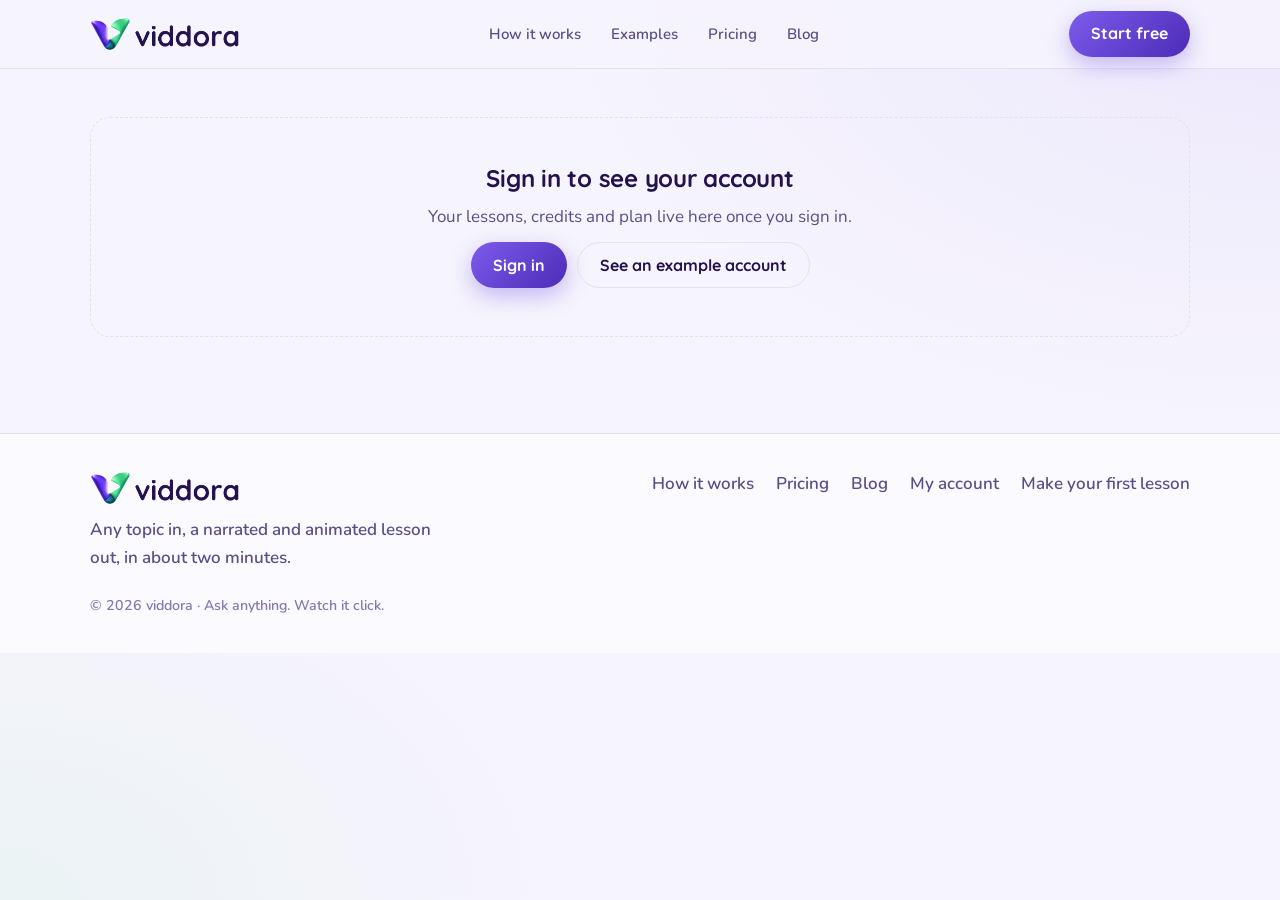
==== account.html @ 89e79191 "Keep the site light on every desktop - color-scheme 'only light' (meta + CSS) so browser auto-dark m" ====
<!doctype html><html lang="en"><head><meta charset="utf-8"><meta name="viewport" content="width=device-width,initial-scale=1,viewport-fit=cover"><title>My viddora account</title><link rel="preconnect" href="https://fonts.googleapis.com"><link rel="preconnect" href="https://fonts.gstatic.com" crossorigin><link rel="stylesheet" href="https://fonts.googleapis.com/css2?family=Quicksand:wght@500;600;700&family=Nunito:wght@400;600;700;800&display=swap"><link rel="stylesheet" href="styles.css?v=202610090807"><meta name="description" content="Ask anything. Watch it click. viddora turns any question into a narrated, animated video lesson in about two minutes."><meta property="og:title" content="viddora"><meta property="og:description" content="Any topic in, a narrated and animated lesson out, in about two minutes."><meta property="og:image" content="/assets/og.png"><meta name="theme-color" content="#F6F4FD"><meta name="color-scheme" content="only light"><link rel="icon" type="image/png" sizes="32x32" href="/assets/favicon-32.png"><link rel="icon" type="image/png" sizes="192x192" href="/assets/favicon-192.png"><link rel="apple-touch-icon" sizes="180x180" href="/assets/favicon-180.png"><link rel="manifest" href="/site.webmanifest"></head><body><a class="skip" href="#main">Skip to content</a><header class="nav"><div class="wrap">
<a class="brand" href="index.html" aria-label="viddora home"><img class="logo-light" src="assets/viddora-logo.png" width="149" height="36" alt=""></a>
<nav class="links" aria-label="Main"><a href="how-it-works.html">How it works</a><a href="index.html#examples">Examples</a><a href="pricing.html">Pricing</a><a href="https://tutor-web-766jxfmqfa-uc.a.run.app/blog">Blog</a></nav>
<div class="nav-cta">
 <a class="btn btn-ghost signin" href="signin.html" data-auth="returning" hidden>Sign in</a>
 <a class="btn btn-primary" href="signup.html" data-auth="new">Start free</a>
 <a class="me" href="account.html" data-auth="in" hidden aria-label="My account"><span class="cr"><span data-credits>0</span>&nbsp;credits</span><span class="avatar" data-initial>?</span></a>
</div></div></header><main id="main"><div class="wrap" id="acct" aria-live="polite"></div>
<div class="modal" id="lessonModal" role="dialog" aria-modal="true" aria-labelledby="mTitle"><div class="box">
 <div class="vid" id="mVid"></div>
 <div class="row-between"><div style="display:flex;flex-direction:column;gap:4px;min-width:0"><h3 id="mTitle">Lesson</h3><span id="mMeta" style="color:var(--sub);font-weight:700;font-size:14.5px"></span></div><button class="btn btn-ghost btn-sm" type="button" id="mClose">Close</button></div>
 <div style="display:flex;gap:8px;flex-wrap:wrap" id="mActions"></div>
</div></div></main><footer><div class="wrap">
<div style="display:flex;flex-direction:column;gap:10px;max-width:360px"><a class="brand" href="index.html" aria-label="viddora home"><img class="logo-light" src="assets/viddora-logo.png" width="149" height="36" alt=""></a><span style="color:var(--sub);font-weight:600">Any topic in, a narrated and animated lesson out, in about two minutes.</span></div>
<nav aria-label="Footer"><a href="how-it-works.html">How it works</a><a href="pricing.html">Pricing</a><a href="https://tutor-web-766jxfmqfa-uc.a.run.app/blog">Blog</a><a href="account.html">My account</a><a href="signup.html">Make your first lesson</a></nav>
<small style="flex-basis:100%">© 2026 viddora · Ask anything. Watch it click.</small></div></footer><script src="site.js?v=202610090807"></script><script src="account.js?v=202610090807"></script></body></html>
---- styles.css ----
/* Layout: a question becomes a lesson — split hero (ask box + live 3D mark), then the lesson story told in order: scenes, depth, ask-back, pipeline, examples. */
:root{
  color-scheme:only light;
  --bg:#F6F4FD; --surface:#FFFFFF; --ink:#24124F; --sub:#5B4E86; --muted:#8478AE;
  --violet:#6A45E0; --violet-ink:#FFFFFF; --mint:#3CC17E; --mint-deep:#1F8A57; --lav:#ECE8FB; --line:#E4DEF7;
  --deep:#24124F; --deep-2:#4B2BB8; --deep-ink:#F3F0FF; --deep-sub:#C3B8EE;
  --glow-a:#DCD3FA; --glow-b:#CDEFDD; --shadow:rgba(36,18,79,.10); --bad-bg:#FBE3E5; --bad-ink:#9D2733;
  --display:'Quicksand','Nunito',ui-rounded,'Segoe UI',system-ui,sans-serif;
  --body:'Nunito','Quicksand',ui-rounded,'Segoe UI',system-ui,sans-serif;
  --r-card:22px; --r-pill:999px; --gutter:clamp(16px,4vw,40px);
}
*,*::before,*::after{box-sizing:border-box}
html{scroll-behavior:smooth}
@media (prefers-reduced-motion:reduce){html{scroll-behavior:auto}*{transition:none!important;animation:none!important}}
body{margin:0;background:var(--bg);color:var(--ink);font-family:var(--body);font-size:17px;line-height:1.6;-webkit-font-smoothing:antialiased;overflow-x:hidden}
a{color:inherit}
button,input{font:inherit;color:inherit}
:focus-visible{outline:3px solid var(--violet);outline-offset:3px;border-radius:8px}
.wrap{max-width:1180px;margin:0 auto;padding-inline:var(--gutter)}
h1,h2,h3{font-family:var(--display);font-weight:700;line-height:1.05;margin:0;text-wrap:balance;letter-spacing:-.01em}
p{margin:0}
.lede{font-size:clamp(17px,1.4vw,19px);color:var(--sub);max-width:58ch}
.kicker{font-family:var(--display);font-weight:700;font-size:14px;color:var(--violet)}
.sr{position:absolute;width:1px;height:1px;overflow:hidden;clip:rect(0 0 0 0);white-space:nowrap}

/* nav */
.nav{position:sticky;top:env(safe-area-inset-top,0px);z-index:30;background:color-mix(in srgb,var(--bg) 86%,transparent);backdrop-filter:blur(12px);border-bottom:1px solid var(--line)}
.nav .wrap{display:flex;align-items:center;justify-content:space-between;gap:16px;min-height:68px}
.brand{display:flex;align-items:center;gap:10px;text-decoration:none;font-family:var(--display);font-weight:700;font-size:26px;letter-spacing:-.01em}
.brand img{width:38px;height:auto;display:block}
.links{display:flex;gap:26px;font-weight:600;font-size:15px}
.links a{text-decoration:none;color:var(--sub)}
.links a:hover{color:var(--ink)}
.nav-cta{display:flex;align-items:center;gap:10px}
.btn{display:inline-flex;align-items:center;justify-content:center;gap:8px;min-height:46px;padding:0 22px;border-radius:var(--r-pill);font-family:var(--display);font-weight:700;font-size:16px;text-decoration:none;border:0;cursor:pointer;white-space:nowrap}
.btn-primary{background:var(--violet);color:var(--violet-ink);box-shadow:0 8px 22px color-mix(in srgb,var(--violet) 35%,transparent)}
.btn-primary:hover{filter:brightness(1.07)}
.btn-ghost{background:transparent;color:var(--ink);border:1.5px solid var(--line)}
.btn-ghost:hover{border-color:var(--violet)}
.btn-mint{background:var(--mint);color:#24124F}
@media (max-width:860px){.links{display:none}}

/* hero */
.hero{position:relative;overflow:hidden}
.glow{position:absolute;border-radius:50%;filter:blur(70px);pointer-events:none}
.hero .glow.a{width:620px;height:620px;right:-120px;top:-160px;background:var(--glow-a)}
.hero .glow.b{width:480px;height:480px;left:-180px;bottom:-200px;background:var(--glow-b)}
.hero .wrap{position:relative;display:grid;grid-template-columns:1.05fr .95fr;gap:40px;align-items:center;padding-block:56px 72px}
.hero h1{font-size:clamp(46px,6.4vw,86px);line-height:.98}
.hero h1 span{display:block}
.hero-copy{display:flex;flex-direction:column;gap:24px;min-width:0}
.ticks{display:flex;flex-wrap:wrap;gap:8px 18px;color:var(--sub);font-weight:600;font-size:15px;list-style:none;padding:0;margin:0}
.ticks li{display:flex;align-items:center;gap:8px}
.ticks li::before{content:"";width:9px;height:9px;border-radius:3px;background:var(--mint);transform:rotate(45deg)}
.stage3d{position:relative;aspect-ratio:1/1;max-width:100%;min-height:280px}
.stage3d canvas{position:absolute;inset:0;width:100%;height:100%;display:block;touch-action:pan-y}
.stage3d .hint{position:absolute;right:8px;bottom:6px;font-size:13px;color:var(--muted);font-weight:600}
@media (max-width:900px){.hero .wrap{grid-template-columns:1fr;padding-block:32px 48px}.stage3d{max-width:520px;width:100%;justify-self:center}}

/* ask box */
.ask{background:var(--surface);border:1px solid var(--line);border-radius:24px;padding:14px;box-shadow:0 18px 40px var(--shadow);display:flex;flex-direction:column;gap:12px}
.ask input{width:100%;border:0;outline:0;background:transparent;font-family:var(--display);font-weight:600;font-size:clamp(20px,2vw,24px);padding:8px 10px;color:var(--ink)}
.ask input::placeholder{color:var(--muted)}
.ask-row{display:flex;flex-wrap:wrap;gap:10px;align-items:center;justify-content:space-between}
.seg{display:inline-flex;background:var(--lav);border-radius:var(--r-pill);padding:4px;gap:2px;flex-wrap:wrap}
.seg button{border:0;background:transparent;border-radius:var(--r-pill);padding:8px 14px;min-height:38px;font-weight:700;font-size:14px;color:var(--sub);cursor:pointer}
.seg button[aria-pressed="true"]{background:var(--surface);color:var(--ink);box-shadow:0 2px 8px var(--shadow)}
.chips{display:flex;flex-wrap:wrap;gap:8px;align-items:center;font-size:14px;color:var(--muted);font-weight:600}
.chip{border:1px solid var(--line);background:var(--surface);border-radius:var(--r-pill);padding:6px 13px;font-weight:600;font-size:14px;color:var(--sub);cursor:pointer;min-height:36px}
.chip:hover{border-color:var(--violet);color:var(--ink)}
.build{display:none;border-top:1px dashed var(--line);padding:12px 10px 4px;gap:10px;flex-direction:column}
.build.on{display:flex}
.bstep{display:grid;grid-template-columns:22px 1fr auto;gap:10px;align-items:center;font-weight:600;font-size:15px;color:var(--muted)}
.bstep .dot{width:18px;height:18px;border-radius:50%;border:2px solid var(--line)}
.bstep.doing{color:var(--ink)}.bstep.doing .dot{border-color:var(--violet);border-top-color:transparent;animation:spin .8s linear infinite}
.bstep.done{color:var(--ink)}.bstep.done .dot{background:var(--mint);border-color:var(--mint)}
.bstep time{font-variant-numeric:tabular-nums;color:var(--muted);font-size:14px}
@keyframes spin{to{transform:rotate(360deg)}}
.ready{display:none;align-items:center;justify-content:space-between;gap:12px;flex-wrap:wrap;background:var(--lav);border-radius:16px;padding:12px 14px;font-weight:700}
.ready.on{display:flex}
.err{color:var(--bad-ink);font-weight:700;font-size:14px;padding:0 10px}

/* sections */
section.block{padding-block:clamp(64px,9vw,112px)}
.head{display:flex;flex-direction:column;gap:14px;margin-bottom:40px;max-width:760px}
.head h2{font-size:clamp(34px,4.4vw,56px)}

/* scenes */
.scenes{display:grid;grid-template-columns:.9fr 1.1fr;gap:28px;align-items:stretch}
.scene-list{display:flex;flex-direction:column;gap:10px;list-style:none;margin:0;padding:0}
.scene-list button{width:100%;text-align:left;display:grid;grid-template-columns:44px 1fr;gap:14px;align-items:start;background:transparent;border:1px solid transparent;border-radius:18px;padding:14px 16px;cursor:pointer;color:var(--sub)}
.scene-list button .n{font-family:var(--display);font-weight:700;font-size:15px;width:36px;height:36px;border-radius:12px;display:grid;place-items:center;background:var(--lav);color:var(--violet);font-variant-numeric:tabular-nums}
.scene-list button strong{display:block;font-family:var(--display);font-size:20px;color:var(--ink);line-height:1.2}
.scene-list button span.d{display:block;font-size:15px;margin-top:4px}
.scene-list button[aria-selected="true"]{background:var(--surface);border-color:var(--line);box-shadow:0 10px 26px var(--shadow)}
.scene-list button[aria-selected="true"] .n{background:var(--violet);color:var(--violet-ink)}
.screen{position:relative;border-radius:var(--r-card);overflow:hidden;background:var(--deep);color:var(--deep-ink);min-height:360px;display:flex;flex-direction:column;box-shadow:0 24px 50px var(--shadow)}
.screen canvas{flex:1;width:100%;min-height:260px;display:block}
.screen .q{position:absolute;left:18px;top:16px;display:flex;gap:8px;align-items:center;flex-wrap:wrap;font-weight:700;font-size:14px}
.pill{display:inline-flex;align-items:center;border-radius:var(--r-pill);padding:4px 12px;font-family:var(--display);font-weight:700;font-size:13px}
.pill.mint{background:var(--mint);color:#24124F}
.pill.ghost{background:rgba(255,255,255,.1);color:var(--deep-ink)}
.screen .cap{margin:0 18px 14px;background:rgba(10,4,30,.6);border-radius:12px;padding:10px 14px;font-size:16px;font-weight:600;line-height:1.45}
.screen .bar{display:flex;align-items:center;gap:12px;padding:0 18px 16px;font-size:13px;color:var(--deep-sub);font-variant-numeric:tabular-nums}
.track{flex:1;height:5px;border-radius:5px;background:rgba(255,255,255,.14);overflow:hidden}
.track i{display:block;height:100%;width:25%;background:var(--mint);border-radius:5px;transition:width .5s}
@media (max-width:900px){.scenes{grid-template-columns:1fr}}

/* depth */
.depths{display:grid;grid-template-columns:repeat(3,minmax(0,1fr));gap:18px}
.depth{background:var(--surface);border:1px solid var(--line);border-radius:var(--r-card);padding:26px;display:flex;flex-direction:column;gap:14px}
.depth .meter{display:flex;gap:5px}
.depth .meter i{width:26px;height:8px;border-radius:4px;background:var(--lav)}
.depth .meter i.on{background:var(--violet)}
.depth h3{font-size:28px}
.depth .lvl{font-weight:700;color:var(--mint-deep);font-size:14px}
.depth p{color:var(--sub)}
.depth blockquote{margin:auto 0 0;padding:14px 16px;border-radius:14px;background:var(--lav);font-family:var(--display);font-weight:600;font-size:17px;line-height:1.4;color:var(--ink)}
@media (max-width:900px){.depths{grid-template-columns:1fr}}

/* lost */
.lost{background:var(--deep);color:var(--deep-ink);border-radius:32px;padding:clamp(28px,5vw,56px);display:grid;grid-template-columns:1fr 1.05fr;gap:40px;align-items:center;position:relative;overflow:hidden}
.lost .glow{width:420px;height:420px;right:-120px;top:-140px;background:var(--deep-2);opacity:.9}
.lost h2{font-size:clamp(32px,4vw,50px)}
.lost .lede{color:var(--deep-sub)}
.lost ol{list-style:none;margin:8px 0 0;padding:0;display:flex;flex-direction:column;gap:12px;counter-reset:s}
.lost ol li{display:grid;grid-template-columns:34px 1fr;gap:12px;align-items:start;font-weight:600}
.lost ol li::before{counter-increment:s;content:counter(s);width:30px;height:30px;border-radius:10px;display:grid;place-items:center;background:var(--mint);color:#24124F;font-family:var(--display);font-weight:700}
.player{position:relative;background:#0A0420;border-radius:20px;overflow:hidden;border:1px solid rgba(255,255,255,.08)}
.player svg{display:block;width:100%;height:auto}
.player .pbar{display:flex;align-items:center;gap:10px;padding:12px 16px;font-size:13px;color:var(--deep-sub);font-variant-numeric:tabular-nums;flex-wrap:wrap}
.lostbtn{background:var(--mint);color:#24124F;border:0;border-radius:var(--r-pill);font-family:var(--display);font-weight:700;padding:8px 14px;cursor:pointer;min-height:38px}
.answer{display:none;margin:0 16px 16px;background:rgba(255,255,255,.06);border:1px solid rgba(255,255,255,.12);border-radius:16px;padding:14px;flex-direction:column;gap:10px}
.answer.on{display:flex}
.answer .opts{display:flex;flex-wrap:wrap;gap:8px}
.answer .opts button{background:transparent;border:1px solid rgba(255,255,255,.22);color:var(--deep-ink);border-radius:var(--r-pill);padding:6px 12px;font-weight:700;font-size:13px;cursor:pointer;min-height:34px}
.answer .opts button[aria-pressed="true"]{background:var(--deep-ink);color:var(--deep)}
.answer p{font-size:15px}
.answer small{color:var(--deep-sub);font-size:13px}
.lost figcaption{font-size:13px;color:var(--deep-sub);padding:0 16px 14px}
@media (max-width:900px){.lost{grid-template-columns:1fr}}

/* pipeline */
.pipe{background:var(--surface);border:1px solid var(--line);border-radius:var(--r-card);padding:clamp(20px,3vw,32px)}
.pipe-bar{display:flex;height:16px;border-radius:8px;overflow:hidden;gap:3px;margin:6px 0 26px}
.pipe-bar i{display:block;height:100%}
.pipe-steps{display:grid;grid-template-columns:repeat(4,minmax(0,1fr));gap:22px}
.pstep{display:flex;flex-direction:column;gap:8px;min-width:0}
.pstep .t{display:flex;align-items:center;gap:8px;font-variant-numeric:tabular-nums;font-weight:800;font-size:14px;color:var(--sub)}
.pstep .t i{width:12px;height:12px;border-radius:4px}
.pstep h3{font-size:22px}
.pstep p{color:var(--sub);font-size:15.5px}
.pipe-total{display:flex;justify-content:space-between;flex-wrap:wrap;gap:8px;font-weight:700;color:var(--sub);font-size:14px;font-variant-numeric:tabular-nums}
@media (max-width:900px){.pipe-steps{grid-template-columns:repeat(2,minmax(0,1fr))}}
@media (max-width:520px){.pipe-steps{grid-template-columns:1fr}}

/* examples */
.grid4{display:grid;grid-template-columns:repeat(4,minmax(0,1fr));gap:18px}
.ex{display:flex;flex-direction:column;gap:12px;text-decoration:none;min-width:0}
.thumb{aspect-ratio:16/10;max-width:100%;border-radius:18px;overflow:hidden;background:var(--deep);position:relative;transition:transform .25s}
.ex:hover .thumb{transform:translateY(-4px)}
.thumb svg{position:absolute;inset:0;width:100%;height:100%}
.thumb .pill{position:absolute;left:12px;top:12px}
.ex h3{font-size:19px;line-height:1.2}
.ex p{color:var(--sub);font-size:15px}
@media (max-width:1000px){.grid4{grid-template-columns:repeat(2,minmax(0,1fr))}}
@media (max-width:520px){.grid4{grid-template-columns:1fr}}

/* audience */
.who{display:grid;grid-template-columns:repeat(4,minmax(0,1fr));gap:0;border-top:1px solid var(--line)}
.who div{padding:24px 22px 0 0;display:flex;flex-direction:column;gap:8px}
.who h3{font-size:22px}
.who p{color:var(--sub);font-size:15.5px}
.who .ic{width:40px;height:40px;border-radius:14px;background:var(--lav);display:grid;place-items:center;color:var(--violet)}
@media (max-width:900px){.who{grid-template-columns:repeat(2,minmax(0,1fr));gap:0 18px}}
@media (max-width:520px){.who{grid-template-columns:1fr}}

/* pricing */
.plans{display:grid;grid-template-columns:repeat(3,minmax(0,1fr));gap:18px}
.plan{background:var(--surface);border:1px solid var(--line);border-radius:var(--r-card);padding:26px;display:flex;flex-direction:column;gap:12px}
.plan.hl{background:var(--deep);color:var(--deep-ink);border-color:transparent}
.plan .name{font-family:var(--display);font-weight:700;font-size:18px}
.plan .price{font-family:var(--display);font-weight:700;font-size:52px;line-height:1;font-variant-numeric:tabular-nums}
.plan .price small{font-size:16px;font-weight:600;color:var(--sub)}
.plan.hl .price small,.plan.hl li{color:var(--deep-sub)}
.plan ul{list-style:none;padding:0;margin:4px 0 8px;display:flex;flex-direction:column;gap:8px;color:var(--sub);font-size:15.5px}
.plan li{display:flex;gap:10px}
.plan li::before{content:"";flex:none;width:8px;height:8px;margin-top:9px;border-radius:2px;background:var(--mint);transform:rotate(45deg)}
.plan .btn{margin-top:auto}
.plan-note{margin-top:18px;color:var(--sub);font-size:15px}
@media (max-width:900px){.plans{grid-template-columns:1fr}}

/* faq */
.faq{display:grid;grid-template-columns:.8fr 1.2fr;gap:40px;align-items:start}
.faq details{border-bottom:1px solid var(--line);padding:18px 0}
.faq summary{cursor:pointer;list-style:none;display:flex;justify-content:space-between;gap:16px;font-family:var(--display);font-weight:700;font-size:20px}
.faq summary::-webkit-details-marker{display:none}
.faq summary::after{content:"+";color:var(--violet);font-size:24px;line-height:1}
.faq details[open] summary::after{content:"–"}
.faq details p{margin-top:10px;color:var(--sub);max-width:62ch}
@media (max-width:900px){.faq{grid-template-columns:1fr;gap:10px}}

/* blog + cta */
.post{display:grid;grid-template-columns:1fr 1.2fr;gap:0;background:var(--surface);border:1px solid var(--line);border-radius:var(--r-card);overflow:hidden;text-decoration:none}
.post .thumb{border-radius:0;aspect-ratio:auto;min-height:220px}
.post .txt{padding:28px;display:flex;flex-direction:column;gap:12px;justify-content:center}
.post h3{font-size:28px}
.post p{color:var(--sub)}
.post small{color:var(--muted);font-weight:700}
@media (max-width:800px){.post{grid-template-columns:1fr}}
.cta{position:relative;overflow:hidden;border-radius:32px;background:var(--surface);border:1px solid var(--line);display:grid;grid-template-columns:1.2fr .8fr;align-items:center;gap:20px;padding:clamp(28px,5vw,56px)}
.cta .glow.a{width:420px;height:420px;right:-100px;top:-120px;background:var(--glow-a)}
.cta .glow.b{width:360px;height:360px;left:-120px;bottom:-160px;background:var(--glow-b)}
.cta .glow{z-index:0}.cta > :not(.glow){position:relative;z-index:1}
.cta h2{font-size:clamp(32px,4.2vw,52px)}
.cta-copy{display:flex;flex-direction:column;gap:20px;min-width:0}
.cta .stage3d{aspect-ratio:1/1;min-height:220px}
@media (max-width:900px){.cta{grid-template-columns:1fr}.cta .stage3d{max-width:360px;width:100%;justify-self:center;order:-1}}

footer{border-top:1px solid var(--line);margin-top:clamp(64px,8vw,96px)}
footer .wrap{display:flex;justify-content:space-between;gap:24px;flex-wrap:wrap;padding-block:36px}
footer nav{display:flex;gap:22px;flex-wrap:wrap;font-weight:600;color:var(--sub)}
footer nav a{text-decoration:none}
footer small{color:var(--muted);font-weight:600}

[hidden]{display:none!important}

/* ---------- shared additions ---------- */
.links a[aria-current="page"]{color:var(--ink);box-shadow:inset 0 -2px 0 var(--violet)}
.me{display:flex;align-items:center;gap:10px;text-decoration:none;font-weight:700;font-size:15px}
.me .cr{display:inline-flex;align-items:center;gap:6px;background:var(--lav);border-radius:var(--r-pill);padding:6px 12px;font-variant-numeric:tabular-nums;color:var(--ink)}
.me .cr::before{content:"";width:8px;height:8px;border-radius:50%;background:var(--mint)}
.avatar{width:40px;height:40px;border-radius:50%;background:var(--violet);color:var(--violet-ink);display:grid;place-items:center;font-family:var(--display);font-weight:700;font-size:16px;flex:none}
.page-hero{position:relative;overflow:hidden}
.page-hero .wrap{position:relative;padding-block:56px 40px;display:flex;flex-direction:column;gap:16px;max-width:980px;margin-inline:auto}
.page-hero h1{font-size:clamp(40px,5.6vw,72px);line-height:1}
.page-hero .glow.a{width:520px;height:520px;right:-140px;top:-200px;background:var(--glow-a)}
.page-hero .glow.b{width:380px;height:380px;left:-160px;bottom:-220px;background:var(--glow-b)}
.center{text-align:center;align-items:center}
.center .lede{margin-inline:auto}
.teaser{display:flex;justify-content:space-between;align-items:center;gap:20px;flex-wrap:wrap;background:var(--surface);border:1px solid var(--line);border-radius:var(--r-card);padding:24px 28px}
.teaser h3{font-size:24px}
.teaser p{color:var(--sub)}

/* ---------- pricing page ---------- */
.aud{display:inline-flex;background:var(--lav);border-radius:var(--r-pill);padding:5px;gap:4px;margin:8px auto 0}
.aud button{border:0;background:transparent;border-radius:var(--r-pill);padding:10px 18px;min-height:44px;font-family:var(--display);font-weight:700;font-size:15px;color:var(--sub);cursor:pointer}
.aud button[aria-pressed="true"]{background:var(--surface);color:var(--ink);box-shadow:0 2px 10px var(--shadow)}
.plans4{display:grid;grid-template-columns:repeat(4,minmax(0,1fr));gap:16px}
.plans4 .plan .price{font-size:44px}
.plan .per{font-weight:700;color:var(--ink)}
.plan.hl .per{color:var(--deep-ink)}
.plan .tag{align-self:flex-start;background:var(--mint);color:#24124F;border-radius:var(--r-pill);padding:3px 10px;font-family:var(--display);font-weight:700;font-size:12px}
@media (max-width:1060px){.plans4{grid-template-columns:repeat(2,minmax(0,1fr))}}
@media (max-width:620px){.plans4{grid-template-columns:1fr}}
.enterprise{margin-top:16px;display:flex;justify-content:space-between;align-items:center;gap:16px;flex-wrap:wrap;background:var(--deep);color:var(--deep-ink);border-radius:var(--r-card);padding:24px 28px}
.enterprise p{color:var(--deep-sub)}
.calc{display:grid;grid-template-columns:1fr 1fr;gap:28px;align-items:center}
.calc-table{width:100%;border-collapse:collapse;font-variant-numeric:tabular-nums}
.calc-table th,.calc-table td{text-align:left;padding:12px 10px;border-bottom:1px solid var(--line)}
.calc-table th{font-family:var(--display);font-size:14px;color:var(--sub)}
.calc-table td:last-child,.calc-table th:last-child{text-align:right}
.addons{display:grid;grid-template-columns:repeat(3,minmax(0,1fr));gap:16px}
.addon{background:var(--surface);border:1px solid var(--line);border-radius:var(--r-card);padding:22px;display:flex;flex-direction:column;gap:6px}
.addon b{font-family:var(--display);font-size:22px}
.addon p{color:var(--sub);font-size:15.5px}
@media (max-width:900px){.calc{grid-template-columns:1fr}.addons{grid-template-columns:1fr}}
.tablewrap{overflow-x:auto;background:var(--surface);border:1px solid var(--line);border-radius:var(--r-card);padding:6px 18px}

/* ---------- auth pages ---------- */
.auth{display:grid;grid-template-columns:minmax(0,1fr) minmax(0,1fr);min-height:calc(100vh - 69px)}
.auth-form{display:flex;align-items:center;justify-content:center;padding-block:48px}
.auth-card{width:100%;max-width:440px;display:flex;flex-direction:column;gap:22px}
.auth-card h1{font-size:clamp(34px,3.6vw,46px)}
.auth-card .lede{font-size:17px}
.auth-art{position:relative;overflow:hidden;background:var(--deep);color:var(--deep-ink);display:flex;flex-direction:column;justify-content:flex-end;padding:40px}
.auth-art .glow{width:520px;height:520px;right:-160px;top:-160px;background:var(--deep-2);opacity:.9}
.auth-art .stage3d{position:absolute;inset:0;aspect-ratio:auto;min-height:0}
.auth-art blockquote{position:relative;margin:0;max-width:420px;font-family:var(--display);font-weight:700;font-size:24px;line-height:1.3}
.auth-art cite{display:block;margin-top:10px;font-style:normal;font-family:var(--body);font-weight:600;font-size:15px;color:var(--deep-sub)}
@media (max-width:900px){.auth{grid-template-columns:1fr}.auth-art{min-height:280px;order:-1;padding:24px}.auth-art .stage3d{left:42%}.auth-art blockquote{font-size:18px;max-width:58%}}
form.stack{display:flex;flex-direction:column;gap:16px}
.field{display:flex;flex-direction:column;gap:6px}
.field label,.legend{font-weight:800;font-size:15px}
.field input[type=text],.field input[type=email],.field input[type=password],.field input[type=search]{width:100%;min-height:50px;border:1.5px solid var(--line);background:var(--surface);border-radius:14px;padding:0 14px;font-size:16px;color:var(--ink)}
.field input:focus{outline:none;border-color:var(--violet);box-shadow:0 0 0 4px color-mix(in srgb,var(--violet) 18%,transparent)}
.field .hint{font-size:13.5px;color:var(--muted);font-weight:600}
.field .ferr{font-size:13.5px;color:var(--bad-ink);font-weight:700}
.field[data-invalid] input{border-color:var(--bad-ink)}
.pw{position:relative}
.pw button{position:absolute;right:6px;top:50%;transform:translateY(-50%);border:0;background:transparent;color:var(--violet);font-weight:800;font-size:14px;cursor:pointer;min-height:40px;padding:0 10px}
.row-between{display:flex;justify-content:space-between;align-items:center;gap:12px;flex-wrap:wrap;font-size:15px;font-weight:600}
.row-between a,.muted-link{color:var(--violet);font-weight:800;text-decoration:none}
.check{display:flex;gap:10px;align-items:flex-start;font-size:15px;color:var(--sub);font-weight:600}
.check input{width:20px;height:20px;accent-color:var(--violet);margin-top:2px;flex:none}
.or{display:flex;align-items:center;gap:12px;color:var(--muted);font-weight:700;font-size:14px}
.or::before,.or::after{content:"";flex:1;height:1px;background:var(--line)}
.btn-block{width:100%}
.btn-social{background:var(--surface);color:var(--ink);border:1.5px solid var(--line)}
.planpick{display:grid;grid-template-columns:repeat(3,minmax(0,1fr));gap:10px;border:0;padding:0;margin:0}
.planpick label{position:relative;display:flex;flex-direction:column;gap:2px;border:1.5px solid var(--line);background:var(--surface);border-radius:16px;padding:12px;cursor:pointer;font-size:14px;color:var(--sub);font-weight:600}
.planpick label b{font-family:var(--display);font-size:16px;color:var(--ink)}
.planpick label strong{font-family:var(--display);font-size:20px;color:var(--ink)}
.planpick input{position:absolute;opacity:0;pointer-events:none}
.planpick label:has(input:checked){border-color:var(--violet);box-shadow:0 0 0 3px color-mix(in srgb,var(--violet) 22%,transparent)}
.planpick label:has(input:focus-visible){outline:3px solid var(--violet);outline-offset:2px}
@media (max-width:480px){.planpick{grid-template-columns:1fr}}
.notice{border-radius:14px;padding:12px 14px;font-weight:700;font-size:14.5px;background:var(--lav)}

/* ---------- account ---------- */
.acct-head{display:flex;justify-content:space-between;align-items:flex-end;gap:16px;flex-wrap:wrap;padding-block:40px 24px}
.acct-head h1{font-size:clamp(34px,4.2vw,52px)}
.acct-head p{color:var(--sub);font-weight:600}
.stats{display:grid;grid-template-columns:1.1fr 1fr 1.1fr;gap:16px}
.stat{background:var(--surface);border:1px solid var(--line);border-radius:var(--r-card);padding:22px;display:flex;flex-direction:column;gap:12px;min-width:0}
.stat h2{font-family:var(--display);font-size:15px;color:var(--sub);font-weight:700}
.stat .big{font-family:var(--display);font-weight:700;font-size:46px;line-height:1;font-variant-numeric:tabular-nums}
.stat .big small{font-size:18px;color:var(--sub);font-weight:600}
.stat .meta{color:var(--sub);font-size:14.5px;font-weight:600}
.gauge{display:flex;align-items:center;gap:18px}
.gauge svg{flex:none}
.split{display:flex;height:12px;border-radius:6px;overflow:hidden;background:var(--lav);gap:2px}
.split i{display:block;height:100%}
.legend-row{display:flex;flex-wrap:wrap;gap:6px 14px;font-size:13.5px;font-weight:700;color:var(--sub);font-variant-numeric:tabular-nums}
.legend-row span{display:inline-flex;align-items:center;gap:6px}
.legend-row span i{width:10px;height:10px;border-radius:3px;display:inline-block}
.stat.plan-stat{background:var(--deep);color:var(--deep-ink);border-color:transparent}
.stat.plan-stat h2,.stat.plan-stat .meta{color:var(--deep-sub)}
.stat.plan-stat .big small{color:var(--deep-sub)}
.stat .actions{display:flex;gap:8px;flex-wrap:wrap;margin-top:auto}
.btn-sm{min-height:40px;padding:0 16px;font-size:14.5px}
.btn-light{background:var(--deep-ink);color:var(--deep)}
.btn-outline-light{background:transparent;color:var(--deep-ink);border:1.5px solid rgba(255,255,255,.28)}
@media (max-width:980px){.stats{grid-template-columns:1fr}}
.tabs{display:flex;gap:4px;border-bottom:1px solid var(--line);margin-top:36px;overflow-x:auto;scrollbar-width:none}
.tabs button{border:0;background:transparent;padding:14px 16px;min-height:48px;font-family:var(--display);font-weight:700;font-size:16px;color:var(--sub);cursor:pointer;white-space:nowrap;border-bottom:3px solid transparent;margin-bottom:-1px}
.tabs button[aria-selected="true"]{color:var(--ink);border-bottom-color:var(--violet)}
.tabs button .count{display:inline-block;margin-left:6px;background:var(--lav);border-radius:var(--r-pill);padding:1px 8px;font-size:13px;font-variant-numeric:tabular-nums}
.panel{padding-block:24px 8px}
.toolbar{display:flex;justify-content:space-between;align-items:center;gap:12px;flex-wrap:wrap;margin-bottom:18px}
.toolbar .field{flex:1 1 260px;max-width:380px}
.lgrid{display:grid;grid-template-columns:repeat(3,minmax(0,1fr));gap:18px}
@media (max-width:1000px){.lgrid{grid-template-columns:repeat(2,minmax(0,1fr))}}
@media (max-width:560px){.lgrid{grid-template-columns:1fr}}
.lcard{display:flex;flex-direction:column;gap:10px;background:var(--surface);border:1px solid var(--line);border-radius:var(--r-card);padding:10px 10px 16px;text-align:left;cursor:pointer;color:var(--ink);min-width:0}
.lcard:hover{border-color:var(--violet)}
.lcard .thumb{border-radius:14px;aspect-ratio:16/9}
.lcard .thumb .len{position:absolute;right:10px;bottom:10px;background:rgba(10,4,30,.75);color:#fff;border-radius:8px;padding:2px 8px;font-size:12.5px;font-weight:800;font-variant-numeric:tabular-nums}
.lcard .thumb .state{position:absolute;left:10px;bottom:10px}
.lcard h3{font-size:18px;line-height:1.25;padding-inline:6px}
.lcard .info{display:flex;gap:8px;align-items:center;flex-wrap:wrap;padding-inline:6px;font-size:13.5px;font-weight:700;color:var(--muted);font-variant-numeric:tabular-nums}
.dtag{display:inline-flex;border-radius:var(--r-pill);padding:2px 10px;font-family:var(--display);font-weight:700;font-size:12.5px;background:var(--lav);color:var(--violet)}
.badge{display:inline-flex;border-radius:var(--r-pill);padding:3px 10px;font-family:var(--display);font-weight:700;font-size:12px}
.badge.ok{background:var(--mint);color:#24124F}
.badge.fail{background:var(--bad-bg);color:var(--bad-ink)}
.badge.clip{background:var(--violet);color:var(--violet-ink)}
.empty{text-align:center;padding:48px 16px;border:1.5px dashed var(--line);border-radius:var(--r-card);display:flex;flex-direction:column;align-items:center;gap:12px}
.empty h3{font-size:24px}
.empty p{color:var(--sub);max-width:46ch}
table.hist{width:100%;border-collapse:collapse;font-variant-numeric:tabular-nums;min-width:560px}
table.hist th,table.hist td{text-align:left;padding:14px 10px;border-bottom:1px solid var(--line);font-size:15.5px}
table.hist th{font-family:var(--display);font-size:14px;color:var(--sub)}
table.hist td.num,table.hist th.num{text-align:right}
.plus{color:var(--mint-deep);font-weight:800}.minus{color:var(--ink);font-weight:800}.zero{color:var(--muted);font-weight:800}
.billing{display:grid;grid-template-columns:1.1fr .9fr;gap:18px;align-items:start}
@media (max-width:900px){.billing{grid-template-columns:1fr}}
.card{background:var(--surface);border:1px solid var(--line);border-radius:var(--r-card);padding:24px;display:flex;flex-direction:column;gap:14px}
.card h3{font-size:22px}
.kv{display:grid;grid-template-columns:auto 1fr;gap:8px 18px;font-size:15.5px}
.kv dt{color:var(--sub);font-weight:700}
.kv dd{margin:0;font-weight:700;font-variant-numeric:tabular-nums}
.switch-opts{display:flex;flex-direction:column;gap:10px}
.opt{display:flex;justify-content:space-between;align-items:center;gap:12px;flex-wrap:wrap;border:1px solid var(--line);border-radius:16px;padding:14px 16px}
.opt b{font-family:var(--display)}
.opt p{color:var(--sub);font-size:14.5px}
.confirm{display:none;border-radius:16px;background:var(--bad-bg);color:var(--bad-ink);padding:14px 16px;gap:10px;flex-direction:column}
.confirm.on{display:flex}
.modal{position:fixed;inset:0;z-index:60;background:rgba(12,6,31,.62);display:none;align-items:center;justify-content:center;padding:16px}
.modal.on{display:flex}
.modal .box{width:min(860px,100%);max-height:calc(100vh - 32px);overflow:auto;background:var(--surface);border-radius:24px;padding:16px;display:flex;flex-direction:column;gap:14px}
.modal .vid{position:relative;border-radius:16px;overflow:hidden;background:var(--deep);aspect-ratio:16/9}
.modal .vid svg{position:absolute;inset:0;width:100%;height:100%}
.modal .vid .playbig{position:absolute;left:50%;top:50%;transform:translate(-50%,-50%);width:72px;height:72px;border-radius:50%;border:0;background:rgba(255,255,255,.92);display:grid;place-items:center;cursor:pointer}
.modal .row-between h3{font-size:24px}
.toast{position:fixed;left:50%;bottom:calc(20px + env(safe-area-inset-bottom,0px));transform:translateX(-50%);background:var(--ink);color:var(--bg);padding:12px 18px;border-radius:14px;font-weight:700;z-index:70;display:none}
.toast.on{display:block}

/* ---------- polish: motion, theme toggle, mobile menu ---------- */
:root{--ease:cubic-bezier(.2,.8,.2,1);--grad:linear-gradient(100deg,var(--violet) 10%,#9B5CF0 45%,var(--mint-deep) 95%)}
::selection{background:color-mix(in srgb,var(--violet) 28%,transparent)}
body.locked{overflow:hidden}
.skip{position:fixed;left:12px;top:-60px;z-index:100;background:var(--violet);color:var(--violet-ink);padding:10px 16px;border-radius:12px;font-weight:800;text-decoration:none;transition:top .2s}
.skip:focus{top:12px}

.btn{transition:transform .18s var(--ease),box-shadow .18s var(--ease),filter .18s,background-color .18s,border-color .18s,color .18s}
.btn:hover{transform:translateY(-1px)}
.btn:active{transform:translateY(1px) scale(.98)}
.btn-primary{background-image:linear-gradient(135deg,color-mix(in srgb,var(--violet) 88%,#fff),var(--violet))}
.btn-primary:hover{box-shadow:0 12px 28px color-mix(in srgb,var(--violet) 45%,transparent)}
.btn-ghost:hover{background:color-mix(in srgb,var(--violet) 7%,transparent)}
.btn-mint:hover{filter:brightness(1.06);box-shadow:0 10px 24px color-mix(in srgb,var(--mint) 38%,transparent)}
.btn:disabled{opacity:.7;cursor:progress;transform:none}
.btn.busy svg{display:none}
.btn.busy::after{content:"";width:16px;height:16px;border-radius:50%;border:2.5px solid currentColor;border-right-color:transparent;animation:spin .7s linear infinite}
.ask-go svg{transition:transform .2s var(--ease)}
.ask-go:hover svg{transform:translateX(3px)}

.icon-btn{display:inline-grid;place-items:center;width:44px;height:44px;border-radius:50%;border:1.5px solid var(--line);background:var(--surface);color:var(--ink);cursor:pointer;flex:none;transition:transform .2s var(--ease),border-color .2s,background-color .2s}
.icon-btn:hover{border-color:var(--violet);color:var(--violet)}
.icon-btn svg{transition:transform .3s var(--ease)}
.menu-btn{display:none}
.menu-btn path{transition:transform .25s var(--ease),opacity .2s;transform-origin:12px 12px}
.menu-open .menu-btn .l1{transform:translateY(5px) rotate(45deg)}
.menu-open .menu-btn .l2{opacity:0}
.menu-open .menu-btn .l3{transform:translateY(-5px) rotate(-45deg)}
.nav{transition:box-shadow .25s,background-color .25s}
.nav.scrolled{box-shadow:0 6px 24px var(--shadow);background:color-mix(in srgb,var(--bg) 92%,transparent)}
.links a{position:relative;padding:6px 2px;transition:color .15s}
.links a::after{content:"";position:absolute;left:0;right:0;bottom:-2px;height:2px;border-radius:2px;background:var(--violet);transform:scaleX(0);transition:transform .25s var(--ease)}
.links a:hover::after{transform:scaleX(1)}
.links a[aria-current="page"]{box-shadow:none}
.links a[aria-current="page"]::after{transform:scaleX(1)}
.mnav{border-top:1px solid var(--line);background:var(--bg);animation:drop .25s var(--ease)}
.mnav .wrap{display:flex;flex-direction:column;padding-block:8px 20px}
.mnav .wrap > a:not(.btn){padding:14px 4px;font-family:var(--display);font-weight:700;font-size:19px;text-decoration:none;border-bottom:1px solid var(--line)}
.mnav .wrap > a[aria-current="page"]{color:var(--violet)}
.mnav-cta{display:grid;grid-template-columns:1fr 1fr;gap:10px;margin-top:16px}
.mnav .wrap > .btn{margin-top:16px}
@keyframes drop{from{opacity:0;transform:translateY(-8px)}}
@media (max-width:860px){.menu-btn{display:inline-grid}.me .cr{display:none}.nav-cta .btn{min-height:42px;padding:0 16px;font-size:15px}}
@media (max-width:380px){.brand{font-size:22px}.brand img{width:32px}.nav-cta{gap:6px}.icon-btn{width:40px;height:40px}}

/* hero */
.eyebrow{align-self:flex-start;display:inline-flex;align-items:center;gap:8px;background:var(--surface);border:1px solid var(--line);border-radius:var(--r-pill);padding:6px 14px 6px 10px;font-weight:700;font-size:14px;color:var(--sub);box-shadow:0 4px 14px var(--shadow)}
.eyebrow i{width:8px;height:8px;border-radius:50%;background:var(--mint);box-shadow:0 0 0 0 color-mix(in srgb,var(--mint) 60%,transparent);animation:ping 2s infinite}
@keyframes ping{70%{box-shadow:0 0 0 8px transparent}100%{box-shadow:0 0 0 0 transparent}}
.grad{background:var(--grad);-webkit-background-clip:text;background-clip:text;color:transparent;padding-bottom:.06em}
.hero .glow{animation:float 14s ease-in-out infinite alternate}
.hero .glow.b{animation-duration:18s}
@keyframes float{to{transform:translate(-30px,24px) scale(1.06)}}

/* ask box */
.ask{transition:box-shadow .25s,border-color .25s}
.ask:focus-within{border-color:color-mix(in srgb,var(--violet) 55%,var(--line));box-shadow:0 18px 40px var(--shadow),0 0 0 4px color-mix(in srgb,var(--violet) 14%,transparent)}
.ask-input{display:flex;align-items:center;gap:6px;padding-left:8px}
.ask-ic{color:var(--violet);flex:none}
.ask-input input{flex:1;min-width:0}
.kbd{flex:none;display:inline-grid;place-items:center;min-width:26px;height:26px;padding:0 6px;border:1.5px solid var(--line);border-bottom-width:3px;border-radius:7px;font:700 13px var(--body);color:var(--muted);margin-right:6px}
.ask:focus-within .kbd{opacity:0}
.opt-group{display:flex;flex-direction:column;gap:4px}
.seg-label{font-size:12px;font-weight:800;letter-spacing:.06em;text-transform:uppercase;color:var(--muted);padding-left:10px}
.ask-row{align-items:flex-end}
.seg button{transition:background-color .2s,color .2s,box-shadow .2s}
.seg button:hover:not([aria-pressed="true"]){color:var(--ink)}
.chip{transition:border-color .15s,color .15s,transform .15s,background-color .15s}
.chip:hover{transform:translateY(-1px);background:color-mix(in srgb,var(--violet) 6%,var(--surface))}
.bstep.done .dot{position:relative}
.bstep.done .dot::after{content:"";position:absolute;left:5px;top:2px;width:4px;height:8px;border:solid #24124F;border-width:0 2px 2px 0;transform:rotate(45deg)}
.ready.on{animation:drop .35s var(--ease)}
@media (max-width:560px){.ask-row .btn{width:100%}.kbd{display:none}}

/* cards: lift on hover */
.depth,.plan,.addon,.teaser,.post,.stat,.card,.who div,.lcard{transition:transform .25s var(--ease),box-shadow .25s var(--ease),border-color .25s}
.depth:hover,.addon:hover,.plan:hover,.lcard:hover{transform:translateY(-4px);box-shadow:0 18px 40px var(--shadow)}
.post:hover{box-shadow:0 18px 40px var(--shadow);border-color:color-mix(in srgb,var(--violet) 40%,var(--line))}
.post .thumb svg{transition:transform .5s var(--ease)}
.post:hover .thumb svg,.ex:hover .thumb svg{transform:scale(1.04)}
.thumb svg{transition:transform .5s var(--ease)}
.ex:hover .thumb{box-shadow:0 16px 34px var(--shadow)}
.ex h3{transition:color .15s}
a.ex:hover h3{color:var(--violet)}
.scene-list button{transition:background-color .2s,border-color .2s,box-shadow .2s}
.scene-list button:hover:not([aria-selected="true"]){background:color-mix(in srgb,var(--surface) 60%,transparent)}
.who .ic{transition:transform .25s var(--ease),background-color .25s,color .25s}
.who div:hover .ic{transform:translateY(-3px) rotate(-6deg);background:var(--violet);color:var(--violet-ink)}
.plan.hl{box-shadow:0 22px 50px color-mix(in srgb,var(--violet) 30%,transparent);outline:1px solid color-mix(in srgb,var(--violet) 45%,transparent)}
.lost,.enterprise,.stat.plan-stat,.auth-art{outline:1px solid color-mix(in srgb,var(--violet) 22%,transparent)}
.faq summary{transition:color .15s}
.faq summary:hover{color:var(--violet)}
.faq summary::after{transition:transform .25s var(--ease)}
.faq details[open] summary::after{content:"+";transform:rotate(45deg)}
.faq details[open] p{animation:drop .3s var(--ease)}

/* lesson cards */
.lcard .play{position:absolute;left:50%;top:50%;width:54px;height:54px;border-radius:50%;display:grid;place-items:center;background:rgba(255,255,255,.92);color:#6A45E0;transform:translate(-50%,-50%) scale(.8);opacity:0;transition:opacity .2s,transform .25s var(--ease);padding-left:3px}
.lcard:hover .play,.lcard:focus-visible .play{opacity:1;transform:translate(-50%,-50%) scale(1)}
.tabs button{transition:color .15s,border-color .2s}
.tabs button:hover{color:var(--ink)}
.panel{animation:fade .3s var(--ease)}
@keyframes fade{from{opacity:0;transform:translateY(6px)}}

/* forms */
.field input{transition:border-color .15s,box-shadow .15s}
.field input:hover{border-color:color-mix(in srgb,var(--violet) 35%,var(--line))}
.planpick label{transition:border-color .15s,box-shadow .15s,transform .15s}
.planpick label:hover{transform:translateY(-2px)}
.strength{display:grid;grid-template-columns:repeat(4,1fr);gap:4px;margin-top:2px}
.strength i{height:5px;border-radius:3px;background:var(--line);transition:background-color .25s}
.strength[data-s="1"] i:nth-child(-n+1){background:var(--bad-ink)}
.strength[data-s="2"] i:nth-child(-n+2){background:#E0A030}
.strength[data-s="3"] i:nth-child(-n+3){background:var(--mint)}
.strength[data-s="4"] i{background:var(--mint-deep)}
.btn-social:hover{border-color:var(--violet)}

/* modal + toast */
.modal.on{animation:fade-in .2s ease}
.modal.on .box{animation:pop .3s var(--ease)}
@keyframes fade-in{from{opacity:0}}
@keyframes pop{from{opacity:0;transform:translateY(12px) scale(.97)}}
.modal{backdrop-filter:blur(4px)}
.modal .playbig{transition:transform .2s var(--ease)}
.modal .playbig:hover{transform:translate(-50%,-50%) scale(1.08)}
.toast{display:flex;align-items:center;gap:10px;box-shadow:0 14px 34px rgba(0,0,0,.25);visibility:hidden;opacity:0;transform:translate(-50%,16px);transition:opacity .25s,transform .3s var(--ease),visibility 0s .3s;max-width:calc(100vw - 32px)}
.toast::before{content:"";flex:none;width:8px;height:8px;border-radius:50%;background:var(--mint)}
.toast.on{display:flex;visibility:visible;opacity:1;transform:translate(-50%,0);transition:opacity .25s,transform .3s var(--ease)}

/* footer */
footer{background:color-mix(in srgb,var(--surface) 55%,var(--bg))}
footer nav a{transition:color .15s}
footer nav a:hover{color:var(--violet)}

/* reveal */
.reveal{opacity:0;transform:translateY(18px);transition:opacity .6s var(--ease),transform .6s var(--ease)}
.reveal.in{opacity:1;transform:none}
@media (prefers-reduced-motion:reduce){.reveal{opacity:1;transform:none}}
.hero h1 .grad{display:inline;-webkit-box-decoration-break:clone;box-decoration-break:clone}
.nav .mnav .wrap{display:flex;flex-direction:column;align-items:stretch;justify-content:flex-start;gap:0;min-height:0}

/* ---------- brand kit v1.0 (viddora-brand-guidelines.pdf) ---------- */
:root{
  --midnight:#24124F; --violet-grad:linear-gradient(135deg,#7D5CEB,#4B2BB8); --mint-grad:linear-gradient(135deg,#52D392,#22936A);
  --midnight-glow:radial-gradient(90% 80% at 92% 0%,rgba(125,92,235,.55),transparent 62%),radial-gradient(70% 70% at 0% 110%,rgba(60,193,126,.22),transparent 60%),#24124F;
  --play:url("data:image/svg+xml,%3Csvg xmlns='http://www.w3.org/2000/svg' viewBox='0 0 24 24'%3E%3Cpath d='M7.5 4.6c-1-.6-2.3.1-2.3 1.3v12.2c0 1.2 1.3 1.9 2.3 1.3l10-6.1c1-.6 1-2 0-2.6z' fill='%233CC17E'/%3E%3C/svg%3E");
  --r-card:20px;
}
/* logo: full colour on light, the "on midnight" version in dark mode; never resized out of proportion */
.brand{gap:0;font-size:0;line-height:0}
.brand img{width:auto;height:36px;display:block}
@media (max-width:380px){.brand img{height:30px}}

/* type: Quicksand Bold headlines at 1.0, spaced-capital labels in Quicksand SemiBold */
h1,h2{line-height:1}
.kicker,.seg-label,.stat h2,.calc-table th,table.hist th{font-family:var(--display);font-weight:600;text-transform:uppercase;letter-spacing:.18em;font-size:12.5px}
.kicker{color:var(--violet)}
.stat h2{font-size:12px}

/* buttons fully rounded with the brand gradients */
.btn-primary{background:var(--violet-grad);color:#fff}
.btn-primary:hover{filter:brightness(1.08)}
.btn-mint{background:var(--mint-grad);color:#fff}
.aud button,.seg button{font-family:var(--display)}

/* pills: capitals, fully rounded */
.pill,.dtag,.badge,.plan .tag{text-transform:uppercase;letter-spacing:.12em;font-weight:700;border-radius:var(--r-pill)}
.pill{font-size:11.5px;padding:5px 12px}
.pill.mint,.badge.ok,.plan .tag{background:#3CC17E;color:#fff}
.pill.ghost{text-transform:none;letter-spacing:0}
.dtag,.badge{font-size:11px}
.dtag{background:var(--lav);color:var(--violet)}

/* midnight glow panels */
.lost,.plan.hl,.enterprise,.stat.plan-stat,.auth-art,.screen{background:var(--midnight-glow)}
.lost,.cta{border-radius:24px}
.lost .glow,.auth-art .glow{display:none}
.plan.hl{color:#fff}
.player{background:#1A0B40}

/* play triangle motif (rounded, never sharp) */
.ticks li::before,.plan li::before{width:12px;height:12px;border-radius:0;background:var(--play) center/contain no-repeat;transform:none}
.plan li::before{margin-top:6px}
.eyebrow i{width:12px;height:12px;border-radius:0;background:var(--play) center/contain no-repeat;box-shadow:none;animation:none}
.ask-ic{color:#3CC17E}

/* gradient headline: violet gradient on light, mint gradient on midnight */
.grad{background-image:linear-gradient(100deg,#7D5CEB,#4B2BB8)}
.grad{-webkit-background-clip:text;background-clip:text;color:transparent}
/* until the 3D logo is running (or if it can't load), show the brand mark */
.stage3d:not(.live)::before{content:"";position:absolute;inset:14%;background:url("assets/viddora-mark.png") center/contain no-repeat}
.stage3d:not(.live) .hint{display:none}

/* light theme only: soft lavender + mint glows as in the screens PDF, fading out instead of a hard edge */
.hero,.page-hero{overflow:visible;overflow-x:clip}
.hero ~ *,.page-hero ~ *{position:relative}
.hero .glow,.page-hero .glow{opacity:.95}
body{background:radial-gradient(1200px 700px at 100% 0%,rgba(220,211,250,.35),transparent 60%),radial-gradient(900px 600px at 0% 100%,rgba(205,239,221,.28),transparent 60%),var(--bg);background-attachment:fixed}
.mnav .wrap > .btn{margin-top:16px}
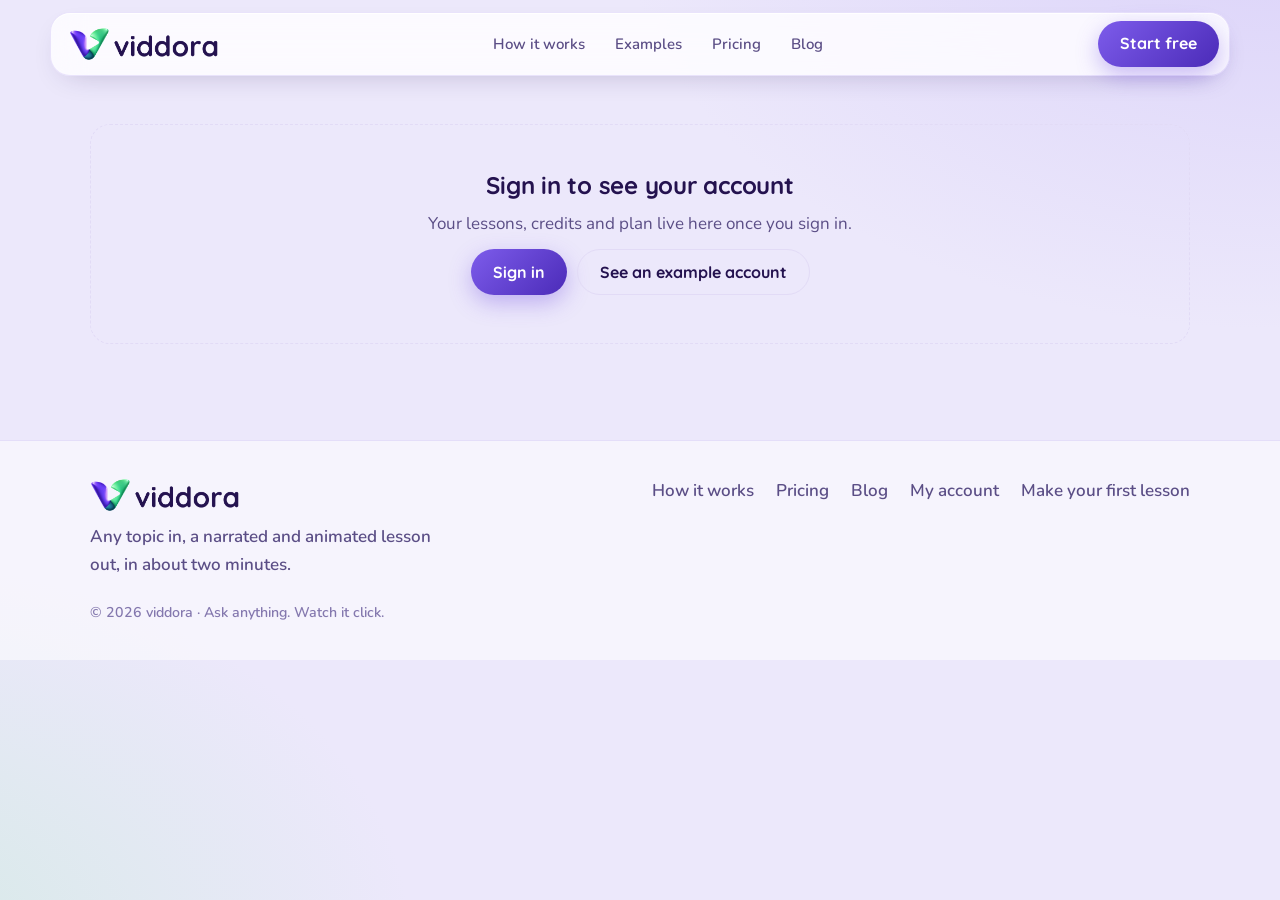
==== commit 523fcb24: "Raised-card hero, floating nav and depth; carry a question through sign-up Look - Hero (home, How it" ====
--- a/account.html
+++ b/account.html
@@ -1,4 +1,4 @@
-<!doctype html><html lang="en"><head><meta charset="utf-8"><meta name="viewport" content="width=device-width,initial-scale=1,viewport-fit=cover"><title>My viddora account</title><link rel="preconnect" href="https://fonts.googleapis.com"><link rel="preconnect" href="https://fonts.gstatic.com" crossorigin><link rel="stylesheet" href="https://fonts.googleapis.com/css2?family=Quicksand:wght@500;600;700&family=Nunito:wght@400;600;700;800&display=swap"><link rel="stylesheet" href="styles.css?v=202610090807"><meta name="description" content="Ask anything. Watch it click. viddora turns any question into a narrated, animated video lesson in about two minutes."><meta property="og:title" content="viddora"><meta property="og:description" content="Any topic in, a narrated and animated lesson out, in about two minutes."><meta property="og:image" content="/assets/og.png"><meta name="theme-color" content="#F6F4FD"><meta name="color-scheme" content="only light"><link rel="icon" type="image/png" sizes="32x32" href="/assets/favicon-32.png"><link rel="icon" type="image/png" sizes="192x192" href="/assets/favicon-192.png"><link rel="apple-touch-icon" sizes="180x180" href="/assets/favicon-180.png"><link rel="manifest" href="/site.webmanifest"></head><body><a class="skip" href="#main">Skip to content</a><header class="nav"><div class="wrap">
+<!doctype html><html lang="en"><head><meta charset="utf-8"><meta name="viewport" content="width=device-width,initial-scale=1,viewport-fit=cover"><title>My viddora account</title><link rel="preconnect" href="https://fonts.googleapis.com"><link rel="preconnect" href="https://fonts.gstatic.com" crossorigin><link rel="stylesheet" href="https://fonts.googleapis.com/css2?family=Quicksand:wght@500;600;700&family=Nunito:wght@400;600;700;800&display=swap"><link rel="stylesheet" href="styles.css?v=202610090821"><meta name="description" content="Ask anything. Watch it click. viddora turns any question into a narrated, animated video lesson in about two minutes."><meta property="og:title" content="viddora"><meta property="og:description" content="Any topic in, a narrated and animated lesson out, in about two minutes."><meta property="og:image" content="/assets/og.png"><meta name="theme-color" content="#ECE8FB"><meta name="color-scheme" content="only light"><link rel="icon" type="image/png" sizes="32x32" href="/assets/favicon-32.png"><link rel="icon" type="image/png" sizes="192x192" href="/assets/favicon-192.png"><link rel="apple-touch-icon" sizes="180x180" href="/assets/favicon-180.png"><link rel="manifest" href="/site.webmanifest"></head><body><a class="skip" href="#main">Skip to content</a><header class="nav"><div class="wrap">
 <a class="brand" href="index.html" aria-label="viddora home"><img class="logo-light" src="assets/viddora-logo.png" width="149" height="36" alt=""></a>
 <nav class="links" aria-label="Main"><a href="how-it-works.html">How it works</a><a href="index.html#examples">Examples</a><a href="pricing.html">Pricing</a><a href="https://tutor-web-766jxfmqfa-uc.a.run.app/blog">Blog</a></nav>
 <div class="nav-cta">
@@ -13,4 +13,4 @@
 </div></div></main><footer><div class="wrap">
 <div style="display:flex;flex-direction:column;gap:10px;max-width:360px"><a class="brand" href="index.html" aria-label="viddora home"><img class="logo-light" src="assets/viddora-logo.png" width="149" height="36" alt=""></a><span style="color:var(--sub);font-weight:600">Any topic in, a narrated and animated lesson out, in about two minutes.</span></div>
 <nav aria-label="Footer"><a href="how-it-works.html">How it works</a><a href="pricing.html">Pricing</a><a href="https://tutor-web-766jxfmqfa-uc.a.run.app/blog">Blog</a><a href="account.html">My account</a><a href="signup.html">Make your first lesson</a></nav>
-<small style="flex-basis:100%">© 2026 viddora · Ask anything. Watch it click.</small></div></footer><script src="site.js?v=202610090807"></script><script src="account.js?v=202610090807"></script></body></html>+<small style="flex-basis:100%">© 2026 viddora · Ask anything. Watch it click.</small></div></footer><script src="site.js?v=202610090821"></script><script src="account.js?v=202610090821"></script></body></html>
--- a/styles.css
+++ b/styles.css
@@ -2,10 +2,10 @@
 /* Layout: a question becomes a lesson — split hero (ask box + live 3D mark), then the lesson story told in order: scenes, depth, ask-back, pipeline, examples. */
 :root{
   color-scheme:only light;
-  --bg:#F6F4FD; --surface:#FFFFFF; --ink:#24124F; --sub:#5B4E86; --muted:#8478AE;
-  --violet:#6A45E0; --violet-ink:#FFFFFF; --mint:#3CC17E; --mint-deep:#1F8A57; --lav:#ECE8FB; --line:#E4DEF7;
+  --bg:#ECE8FB; --surface:#FFFFFF; --ink:#24124F; --sub:#5B4E86; --muted:#8478AE;
+  --violet:#6A45E0; --violet-ink:#FFFFFF; --mint:#3CC17E; --mint-deep:#1F8A57; --lav:#E4DDFA; --line:#E2DBF6;
   --deep:#24124F; --deep-2:#4B2BB8; --deep-ink:#F3F0FF; --deep-sub:#C3B8EE;
-  --glow-a:#DCD3FA; --glow-b:#CDEFDD; --shadow:rgba(36,18,79,.10); --bad-bg:#FBE3E5; --bad-ink:#9D2733;
+  --glow-a:#DCD3FA; --glow-b:#CDEFDD; --shadow:rgba(36,18,79,.12); --bad-bg:#FBE3E5; --bad-ink:#9D2733;
   --display:'Quicksand','Nunito',ui-rounded,'Segoe UI',system-ui,sans-serif;
   --body:'Nunito','Quicksand',ui-rounded,'Segoe UI',system-ui,sans-serif;
   --r-card:22px; --r-pill:999px; --gutter:clamp(16px,4vw,40px);
@@ -585,3 +585,62 @@
 .hero .glow,.page-hero .glow{opacity:.95}
 body{background:radial-gradient(1200px 700px at 100% 0%,rgba(220,211,250,.35),transparent 60%),radial-gradient(900px 600px at 0% 100%,rgba(205,239,221,.28),transparent 60%),var(--bg);background-attachment:fixed}
 .mnav .wrap > .btn{margin-top:16px}
+
+/* ---------- depth: raised cards on a lavender page ---------- */
+:root{
+  --lift-1:0 1px 2px rgba(36,18,79,.05),0 6px 18px -10px rgba(36,18,79,.18);
+  --lift-2:0 1px 0 rgba(255,255,255,.9) inset,0 2px 6px rgba(36,18,79,.05),0 24px 48px -24px rgba(36,18,79,.28);
+  --lift-3:0 1px 0 #fff inset,0 2px 4px rgba(36,18,79,.04),0 18px 40px -18px rgba(36,18,79,.22),0 50px 90px -40px rgba(75,43,184,.30);
+  --card-edge:1px solid rgba(106,69,224,.13);
+}
+body{background:radial-gradient(1100px 700px at 100% -10%,rgba(205,193,248,.55),transparent 60%),radial-gradient(900px 640px at -10% 105%,rgba(196,236,214,.55),transparent 60%),var(--bg);background-attachment:fixed}
+.seg,.aud{background:color-mix(in srgb,var(--violet) 9%,transparent)}
+.depth,.plan,.addon,.teaser,.post,.stat,.card,.lcard,.pipe,.tablewrap,.chip,.ask,.planpick label,.field input[type=text],.field input[type=email],.field input[type=password],.field input[type=search]{box-shadow:var(--lift-1);border-color:rgba(106,69,224,.12)}
+.depth:hover,.addon:hover,.plan:hover,.lcard:hover{box-shadow:var(--lift-2)}
+.ask{box-shadow:var(--lift-2)}
+.ask:focus-within{box-shadow:var(--lift-2),0 0 0 4px color-mix(in srgb,var(--violet) 16%,transparent)}
+.plan.hl{box-shadow:0 30px 60px -24px rgba(75,43,184,.55)}
+footer{background:rgba(255,255,255,.55);border-top:var(--card-edge)}
+
+/* hero as a raised card, glows inside it (like the closing "What have you always wanted explained?" card) */
+.hero,.page-hero{overflow:visible;padding:16px var(--gutter) 0}
+.hero > .hero-card,.page-hero > .hero-card{position:relative;overflow:hidden;max-width:1180px;margin-inline:auto;
+  padding-inline:clamp(20px,5vw,64px);border-radius:24px;border:var(--card-edge);box-shadow:var(--lift-3);
+  background:linear-gradient(180deg,#FFFFFF 0%,#FDFCFF 55%,#F8F6FE 100%);isolation:isolate}
+.hero-card > :not(.glow){position:relative;z-index:1}
+.hero-card .glow{z-index:0}
+.hero .hero-card .glow.a{width:640px;height:640px;right:-160px;top:-220px;background:#DCD3FA;opacity:.95}
+.hero .hero-card .glow.b{width:520px;height:520px;left:-200px;bottom:-260px;background:#CDEFDD;opacity:.95}
+.page-hero .hero-card .glow.a{width:520px;height:520px;right:-180px;top:-260px;background:#DCD3FA}
+.page-hero .hero-card .glow.b{width:420px;height:420px;left:-180px;bottom:-260px;background:#CDEFDD}
+.hero .hero-card{padding-block:clamp(36px,5vw,64px)}
+.page-hero .hero-card{max-width:1180px;padding-block:clamp(40px,6vw,72px)}
+.cta{box-shadow:var(--lift-3);border:var(--card-edge);background:linear-gradient(180deg,#FFFFFF,#FBFAFF)}
+@media (max-width:900px){.hero .hero-card{padding-block:28px 36px}}
+@media (max-width:560px){.hero,.page-hero{padding:10px 10px 0}.hero > .hero-card,.page-hero > .hero-card{border-radius:22px;padding-inline:18px}}
+
+/* nav as a floating glass card */
+.nav{top:0;padding:12px var(--gutter) 0;background:transparent;border-bottom:0;backdrop-filter:none;-webkit-backdrop-filter:none}
+.nav > .wrap{max-width:1180px;min-height:64px;padding-inline:18px 10px;border-radius:20px;border:var(--card-edge);
+  background:rgba(255,255,255,.80);-webkit-backdrop-filter:blur(16px) saturate(1.5);backdrop-filter:blur(16px) saturate(1.5);
+  box-shadow:0 1px 0 #fff inset,0 10px 30px -16px rgba(36,18,79,.30);transition:box-shadow .25s,background-color .25s}
+.nav.scrolled{box-shadow:none;background:transparent}
+.nav.scrolled > .wrap{background:rgba(255,255,255,.92);box-shadow:0 1px 0 #fff inset,0 16px 40px -16px rgba(36,18,79,.38)}
+.nav .mnav{max-width:1180px;margin:8px auto 0;border:var(--card-edge);border-radius:20px;background:rgba(255,255,255,.96);box-shadow:var(--lift-2);overflow:hidden}
+.nav .mnav .wrap{padding-inline:18px}
+@media (max-width:560px){.nav{padding:10px 10px 0}.nav > .wrap{padding-inline:12px 8px;min-height:58px;border-radius:18px}}
+.auth{min-height:calc(100vh - 76px)}
+.auth-art{margin:16px var(--gutter) 16px 0;border-radius:24px;box-shadow:var(--lift-3)}
+@media (max-width:900px){.auth-art{margin:12px 10px 0}}
+.notice-lesson{background:linear-gradient(135deg,rgba(82,211,146,.18),rgba(125,92,235,.12));border:1px solid rgba(60,193,126,.35);color:var(--ink);font-weight:600}
+.notice-lesson b{color:var(--mint-deep)}
+.hero .hero-card{grid-template-columns:1.12fr .88fr;gap:32px}
+.hero .hero-card h1{font-size:clamp(42px,5.2vw,74px)}
+@media (max-width:900px){.hero .hero-card{grid-template-columns:1fr}}
+@media (max-width:700px){.hero .hero-card .glow.a,.page-hero .hero-card .glow.a{width:300px;height:300px;right:-120px;top:-140px}
+  .hero .hero-card .glow.b,.page-hero .hero-card .glow.b{width:280px;height:280px;left:-140px;bottom:-140px}}
+.auth{max-width:1180px;margin:16px auto 0;padding-inline:var(--gutter);gap:clamp(24px,4vw,56px);min-height:calc(100vh - 110px);box-sizing:content-box}
+.auth-art{margin:0 0 8px;min-height:560px}
+.auth-form .auth-card{padding-inline:0}
+@media (max-width:900px){.auth{margin-top:10px;padding-inline:10px;min-height:0}.auth-art{margin:0;min-height:260px}.auth-form .auth-card{padding-inline:8px}}
+@media (max-width:900px){.auth-art .stage3d{left:auto;right:-2%;width:56%;max-width:none;min-height:0}.auth-art blockquote{max-width:52%;font-size:17px}}
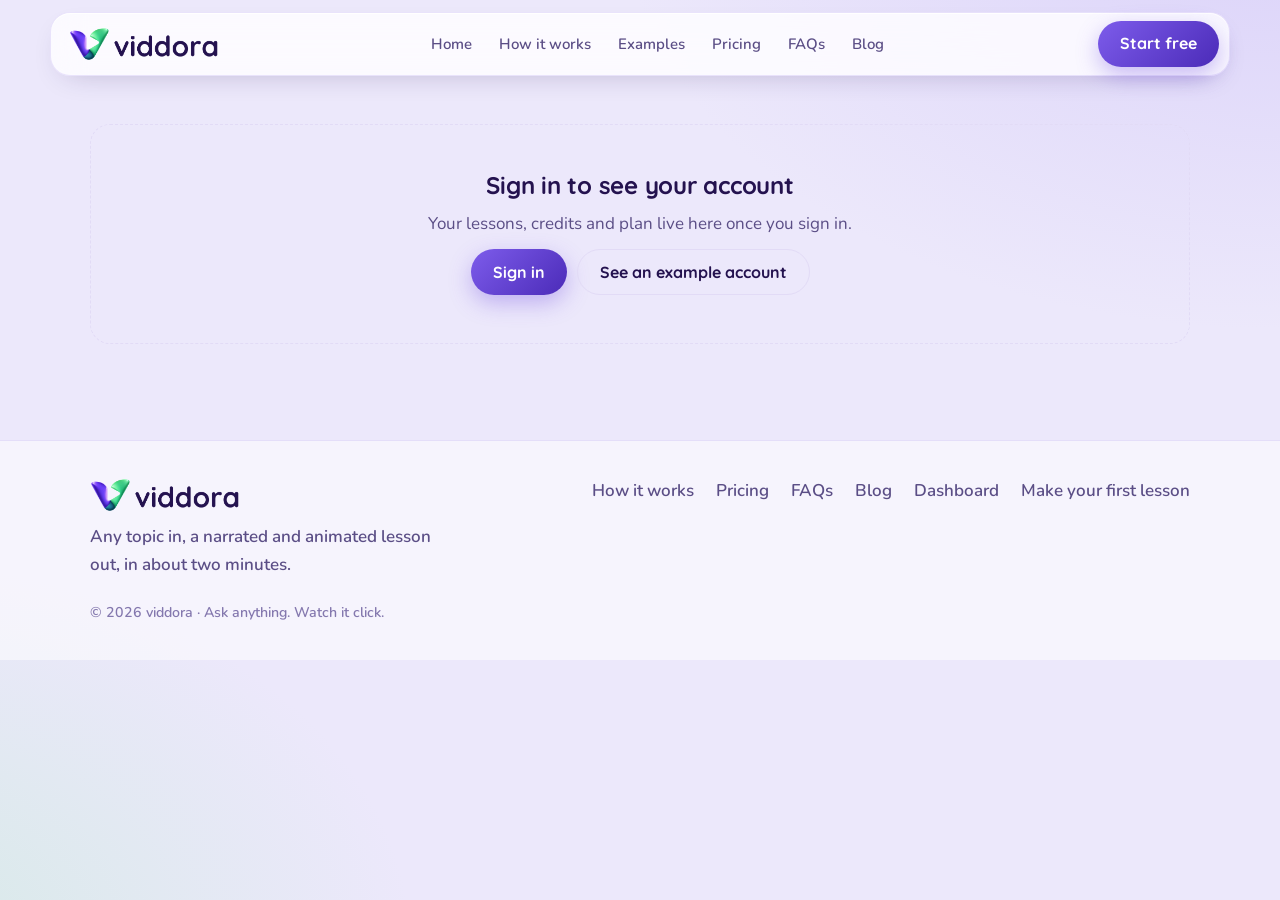
==== commit e99929ec: "Nav: Home/Dashboard, FAQs page, Create button; no caret on page text - Nav shows Home for visitors a" ====
--- a/account.html
+++ b/account.html
@@ -1,9 +1,10 @@
-<!doctype html><html lang="en"><head><meta charset="utf-8"><meta name="viewport" content="width=device-width,initial-scale=1,viewport-fit=cover"><title>My viddora account</title><link rel="preconnect" href="https://fonts.googleapis.com"><link rel="preconnect" href="https://fonts.gstatic.com" crossorigin><link rel="stylesheet" href="https://fonts.googleapis.com/css2?family=Quicksand:wght@500;600;700&family=Nunito:wght@400;600;700;800&display=swap"><link rel="stylesheet" href="styles.css?v=202610090821"><meta name="description" content="Ask anything. Watch it click. viddora turns any question into a narrated, animated video lesson in about two minutes."><meta property="og:title" content="viddora"><meta property="og:description" content="Any topic in, a narrated and animated lesson out, in about two minutes."><meta property="og:image" content="/assets/og.png"><meta name="theme-color" content="#ECE8FB"><meta name="color-scheme" content="only light"><link rel="icon" type="image/png" sizes="32x32" href="/assets/favicon-32.png"><link rel="icon" type="image/png" sizes="192x192" href="/assets/favicon-192.png"><link rel="apple-touch-icon" sizes="180x180" href="/assets/favicon-180.png"><link rel="manifest" href="/site.webmanifest"></head><body><a class="skip" href="#main">Skip to content</a><header class="nav"><div class="wrap">
+<!doctype html><html lang="en"><head><meta charset="utf-8"><meta name="viewport" content="width=device-width,initial-scale=1,viewport-fit=cover"><title>My viddora account</title><link rel="preconnect" href="https://fonts.googleapis.com"><link rel="preconnect" href="https://fonts.gstatic.com" crossorigin><link rel="stylesheet" href="https://fonts.googleapis.com/css2?family=Quicksand:wght@500;600;700&family=Nunito:wght@400;600;700;800&display=swap"><link rel="stylesheet" href="styles.css?v=202610090832"><meta name="description" content="Ask anything. Watch it click. viddora turns any question into a narrated, animated video lesson in about two minutes."><meta property="og:title" content="viddora"><meta property="og:description" content="Any topic in, a narrated and animated lesson out, in about two minutes."><meta property="og:image" content="/assets/og.png"><meta name="theme-color" content="#ECE8FB"><meta name="color-scheme" content="only light"><link rel="icon" type="image/png" sizes="32x32" href="/assets/favicon-32.png"><link rel="icon" type="image/png" sizes="192x192" href="/assets/favicon-192.png"><link rel="apple-touch-icon" sizes="180x180" href="/assets/favicon-180.png"><link rel="manifest" href="/site.webmanifest"></head><body><a class="skip" href="#main">Skip to content</a><header class="nav"><div class="wrap">
 <a class="brand" href="index.html" aria-label="viddora home"><img class="logo-light" src="assets/viddora-logo.png" width="149" height="36" alt=""></a>
-<nav class="links" aria-label="Main"><a href="how-it-works.html">How it works</a><a href="index.html#examples">Examples</a><a href="pricing.html">Pricing</a><a href="https://tutor-web-766jxfmqfa-uc.a.run.app/blog">Blog</a></nav>
+<nav class="links" aria-label="Main"><a href="index.html" data-auth="guest">Home</a><a href="account.html" data-auth="in" hidden aria-current="page">Dashboard</a><a href="how-it-works.html">How it works</a><a href="index.html#examples">Examples</a><a href="pricing.html">Pricing</a><a href="faq.html">FAQs</a><a href="https://tutor-web-766jxfmqfa-uc.a.run.app/blog">Blog</a></nav>
 <div class="nav-cta">
  <a class="btn btn-ghost signin" href="signin.html" data-auth="returning" hidden>Sign in</a>
  <a class="btn btn-primary" href="signup.html" data-auth="new">Start free</a>
+ <a class="btn btn-primary btn-create" href="index.html#create" data-auth="in" hidden><svg width="16" height="16" viewBox="0 0 24 24" fill="none" stroke="currentColor" stroke-width="2.6" stroke-linecap="round" aria-hidden="true"><path d="M12 5v14M5 12h14"/></svg>Create</a>
  <a class="me" href="account.html" data-auth="in" hidden aria-label="My account"><span class="cr"><span data-credits>0</span>&nbsp;credits</span><span class="avatar" data-initial>?</span></a>
 </div></div></header><main id="main"><div class="wrap" id="acct" aria-live="polite"></div>
 <div class="modal" id="lessonModal" role="dialog" aria-modal="true" aria-labelledby="mTitle"><div class="box">
@@ -12,5 +13,5 @@
  <div style="display:flex;gap:8px;flex-wrap:wrap" id="mActions"></div>
 </div></div></main><footer><div class="wrap">
 <div style="display:flex;flex-direction:column;gap:10px;max-width:360px"><a class="brand" href="index.html" aria-label="viddora home"><img class="logo-light" src="assets/viddora-logo.png" width="149" height="36" alt=""></a><span style="color:var(--sub);font-weight:600">Any topic in, a narrated and animated lesson out, in about two minutes.</span></div>
-<nav aria-label="Footer"><a href="how-it-works.html">How it works</a><a href="pricing.html">Pricing</a><a href="https://tutor-web-766jxfmqfa-uc.a.run.app/blog">Blog</a><a href="account.html">My account</a><a href="signup.html">Make your first lesson</a></nav>
-<small style="flex-basis:100%">© 2026 viddora · Ask anything. Watch it click.</small></div></footer><script src="site.js?v=202610090821"></script><script src="account.js?v=202610090821"></script></body></html>+<nav aria-label="Footer"><a href="how-it-works.html">How it works</a><a href="pricing.html">Pricing</a><a href="faq.html">FAQs</a><a href="https://tutor-web-766jxfmqfa-uc.a.run.app/blog">Blog</a><a href="account.html">Dashboard</a><a href="signup.html">Make your first lesson</a></nav>
+<small style="flex-basis:100%">© 2026 viddora · Ask anything. Watch it click.</small></div></footer><script src="site.js?v=202610090832"></script><script src="account.js?v=202610090832"></script></body></html>
--- a/styles.css
+++ b/styles.css
@@ -644,3 +644,26 @@
 .auth-form .auth-card{padding-inline:0}
 @media (max-width:900px){.auth{margin-top:10px;padding-inline:10px;min-height:0}.auth-art{margin:0;min-height:260px}.auth-form .auth-card{padding-inline:8px}}
 @media (max-width:900px){.auth-art .stage3d{left:auto;right:-2%;width:56%;max-width:none;min-height:0}.auth-art blockquote{max-width:52%;font-size:17px}}
+
+/* text cursor only where you can type: no I-beam or blinking caret over regular page text */
+html{cursor:default;caret-color:transparent}
+input,textarea,[contenteditable="true"]{cursor:text;caret-color:var(--violet)}
+a,button,summary,label,.chip,.lcard,[role="tab"],input[type=checkbox],input[type=radio]{cursor:pointer}
+/* no text highlighting or caret on page text (click, double-click, drag); typing fields work as normal */
+html{-webkit-user-select:none;user-select:none;-webkit-tap-highlight-color:transparent}
+input,textarea,[contenteditable="true"]{-webkit-user-select:text;user-select:text}
+
+/* nav: Home/Dashboard, FAQs, Create */
+.links{gap:clamp(14px,1.8vw,24px)}
+.btn-create{min-height:42px;padding:0 16px 0 13px;gap:6px}
+.btn-create svg{margin-top:-1px}
+@media (max-width:1060px){.links a[href*="/blog"]{display:none}}
+@media (max-width:860px){.nav-cta .btn-create{display:none}}
+/* FAQ page */
+.faq-search{width:min(560px,100%);margin:8px auto 0}
+.faq-search input{text-align:left}
+.faq-jump{display:flex;flex-wrap:wrap;justify-content:center;gap:8px;margin-top:4px}
+.faq-jump a{text-decoration:none;font-weight:700;font-size:14px;color:var(--sub);background:#fff;border:var(--card-edge);border-radius:var(--r-pill);padding:7px 14px;box-shadow:var(--lift-1);transition:color .15s,border-color .15s}
+.faq-jump a:hover{color:var(--violet);border-color:var(--violet)}
+.faq-group{scroll-margin-top:96px}
+.faq-empty{margin-bottom:24px}
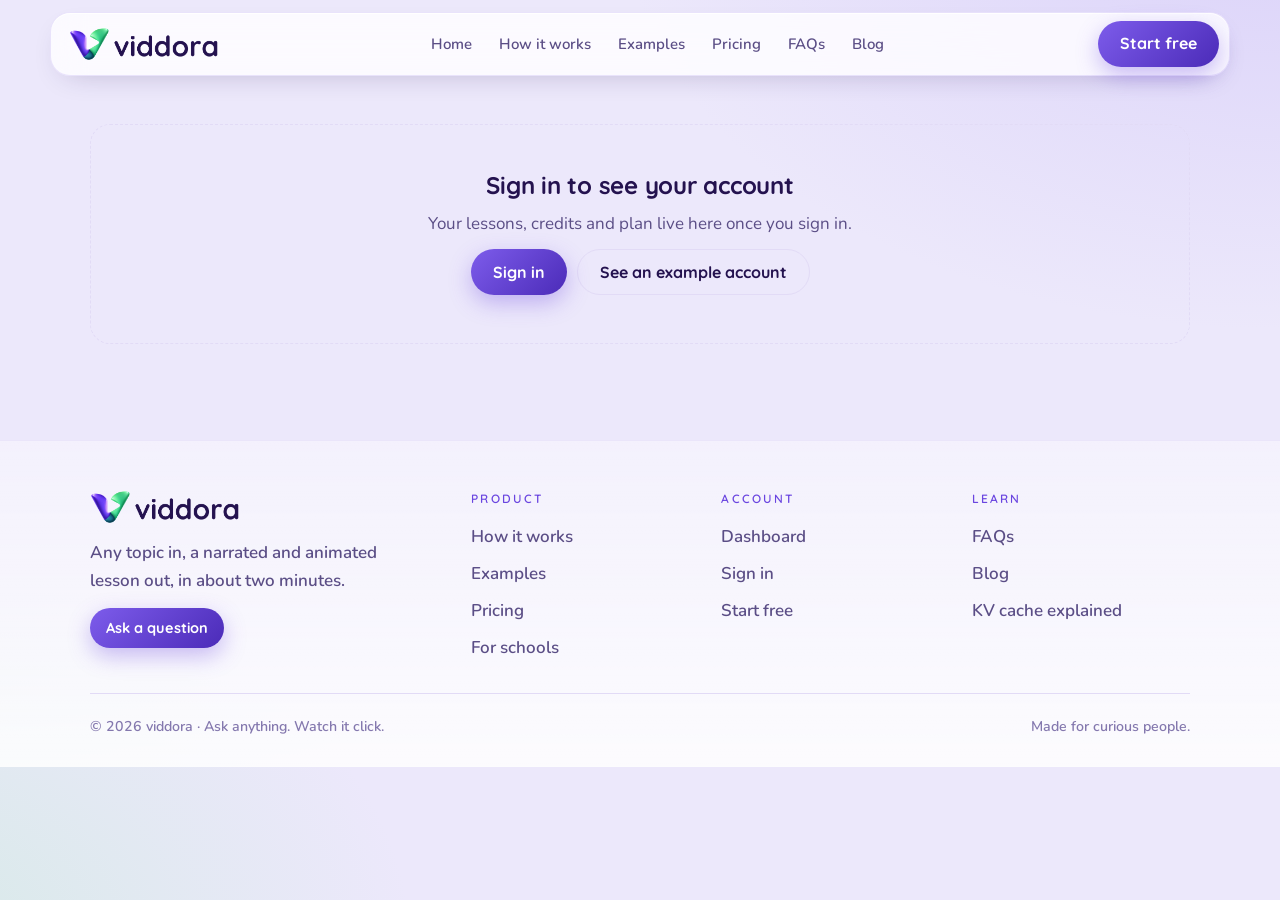
==== commit de41ddba: "Prettier home page and shared polish Home - Floating glass lesson cards around the 3D mark (lesson p" ====
--- a/account.html
+++ b/account.html
@@ -1,4 +1,4 @@
-<!doctype html><html lang="en"><head><meta charset="utf-8"><meta name="viewport" content="width=device-width,initial-scale=1,viewport-fit=cover"><title>My viddora account</title><link rel="preconnect" href="https://fonts.googleapis.com"><link rel="preconnect" href="https://fonts.gstatic.com" crossorigin><link rel="stylesheet" href="https://fonts.googleapis.com/css2?family=Quicksand:wght@500;600;700&family=Nunito:wght@400;600;700;800&display=swap"><link rel="stylesheet" href="styles.css?v=202610090832"><meta name="description" content="Ask anything. Watch it click. viddora turns any question into a narrated, animated video lesson in about two minutes."><meta property="og:title" content="viddora"><meta property="og:description" content="Any topic in, a narrated and animated lesson out, in about two minutes."><meta property="og:image" content="/assets/og.png"><meta name="theme-color" content="#ECE8FB"><meta name="color-scheme" content="only light"><link rel="icon" type="image/png" sizes="32x32" href="/assets/favicon-32.png"><link rel="icon" type="image/png" sizes="192x192" href="/assets/favicon-192.png"><link rel="apple-touch-icon" sizes="180x180" href="/assets/favicon-180.png"><link rel="manifest" href="/site.webmanifest"></head><body><a class="skip" href="#main">Skip to content</a><header class="nav"><div class="wrap">
+<!doctype html><html lang="en"><head><meta charset="utf-8"><meta name="viewport" content="width=device-width,initial-scale=1,viewport-fit=cover"><title>My viddora account</title><link rel="preconnect" href="https://fonts.googleapis.com"><link rel="preconnect" href="https://fonts.gstatic.com" crossorigin><link rel="stylesheet" href="https://fonts.googleapis.com/css2?family=Quicksand:wght@500;600;700&family=Nunito:wght@400;600;700;800&display=swap"><link rel="stylesheet" href="styles.css?v=202610090846"><meta name="description" content="Ask anything. Watch it click. viddora turns any question into a narrated, animated video lesson in about two minutes."><meta property="og:title" content="viddora"><meta property="og:description" content="Any topic in, a narrated and animated lesson out, in about two minutes."><meta property="og:image" content="/assets/og.png"><meta name="theme-color" content="#ECE8FB"><meta name="color-scheme" content="only light"><link rel="icon" type="image/png" sizes="32x32" href="/assets/favicon-32.png"><link rel="icon" type="image/png" sizes="192x192" href="/assets/favicon-192.png"><link rel="apple-touch-icon" sizes="180x180" href="/assets/favicon-180.png"><link rel="manifest" href="/site.webmanifest"></head><body><a class="skip" href="#main">Skip to content</a><header class="nav"><div class="wrap">
 <a class="brand" href="index.html" aria-label="viddora home"><img class="logo-light" src="assets/viddora-logo.png" width="149" height="36" alt=""></a>
 <nav class="links" aria-label="Main"><a href="index.html" data-auth="guest">Home</a><a href="account.html" data-auth="in" hidden aria-current="page">Dashboard</a><a href="how-it-works.html">How it works</a><a href="index.html#examples">Examples</a><a href="pricing.html">Pricing</a><a href="faq.html">FAQs</a><a href="https://tutor-web-766jxfmqfa-uc.a.run.app/blog">Blog</a></nav>
 <div class="nav-cta">
@@ -11,7 +11,10 @@
  <div class="vid" id="mVid"></div>
  <div class="row-between"><div style="display:flex;flex-direction:column;gap:4px;min-width:0"><h3 id="mTitle">Lesson</h3><span id="mMeta" style="color:var(--sub);font-weight:700;font-size:14.5px"></span></div><button class="btn btn-ghost btn-sm" type="button" id="mClose">Close</button></div>
  <div style="display:flex;gap:8px;flex-wrap:wrap" id="mActions"></div>
-</div></div></main><footer><div class="wrap">
-<div style="display:flex;flex-direction:column;gap:10px;max-width:360px"><a class="brand" href="index.html" aria-label="viddora home"><img class="logo-light" src="assets/viddora-logo.png" width="149" height="36" alt=""></a><span style="color:var(--sub);font-weight:600">Any topic in, a narrated and animated lesson out, in about two minutes.</span></div>
-<nav aria-label="Footer"><a href="how-it-works.html">How it works</a><a href="pricing.html">Pricing</a><a href="faq.html">FAQs</a><a href="https://tutor-web-766jxfmqfa-uc.a.run.app/blog">Blog</a><a href="account.html">Dashboard</a><a href="signup.html">Make your first lesson</a></nav>
-<small style="flex-basis:100%">© 2026 viddora · Ask anything. Watch it click.</small></div></footer><script src="site.js?v=202610090832"></script><script src="account.js?v=202610090832"></script></body></html>+</div></div></main><footer><div class="wrap foot">
+<div class="foot-brand"><a class="brand" href="index.html" aria-label="viddora home"><img class="logo-light" src="assets/viddora-logo.png" width="149" height="36" alt=""></a><p>Any topic in, a narrated and animated lesson out, in about two minutes.</p><a class="btn btn-primary btn-sm" href="index.html#create">Ask a question</a></div>
+<nav class="foot-col" aria-label="Product"><p class="foot-h">Product</p><a href="how-it-works.html">How it works</a><a href="index.html#examples">Examples</a><a href="pricing.html">Pricing</a><a href="pricing.html#schools">For schools</a></nav>
+<nav class="foot-col" aria-label="Account"><p class="foot-h">Account</p><a href="account.html">Dashboard</a><a href="signin.html">Sign in</a><a href="signup.html">Start free</a></nav>
+<nav class="foot-col" aria-label="Help"><p class="foot-h">Learn</p><a href="faq.html">FAQs</a><a href="https://tutor-web-766jxfmqfa-uc.a.run.app/blog">Blog</a><a href="https://tutor-web-766jxfmqfa-uc.a.run.app/blog/kv-cache-explained">KV cache explained</a></nav>
+<div class="foot-bottom"><small>© 2026 viddora · Ask anything. Watch it click.</small><small>Made for curious people.</small></div>
+</div></footer><script src="site.js?v=202610090846"></script><script src="account.js?v=202610090846"></script></body></html>
--- a/styles.css
+++ b/styles.css
@@ -667,3 +667,144 @@
 .faq-jump a:hover{color:var(--violet);border-color:var(--violet)}
 .faq-group{scroll-margin-top:96px}
 .faq-empty{margin-bottom:24px}
+
+/* =====================================================================
+   Pretty pass: floating lesson cards, facts band, question strip,
+   showcase, richer cards, feature duo, footer, shine + spotlight
+   ===================================================================== */
+
+/* section labels get the brand play triangle */
+.kicker{display:inline-flex;align-items:center;gap:8px}
+.kicker::before{content:"";width:10px;height:10px;background:var(--play) center/contain no-repeat;flex:none}
+.center .kicker{align-self:center}
+.head h2{letter-spacing:-.015em}
+
+/* primary buttons: a light sweep on hover */
+.btn-primary,.btn-mint{position:relative;overflow:hidden;isolation:isolate}
+.btn-primary::after,.btn-mint::after{content:"";position:absolute;inset:0;z-index:-1;background:linear-gradient(110deg,transparent 30%,rgba(255,255,255,.38) 50%,transparent 70%);transform:translateX(-120%);transition:transform .7s var(--ease)}
+.btn-primary:hover::after,.btn-mint:hover::after{transform:translateX(120%)}
+.btn.busy::after{transform:none;background:none;position:static;z-index:auto}
+
+/* spotlight that follows the pointer (set by site.js) */
+.depth,.plan,.addon,.ex,.who-cards > div,.feature,.stat,.card,.lcard,.facts > div,.showcase,.cta{position:relative}
+.depth::before,.plan::before,.addon::before,.ex::before,.who-cards > div::before,.feature::before,.stat::before,.card::before,.facts > div::before,.showcase::before{
+  content:"";position:absolute;inset:0;border-radius:inherit;pointer-events:none;z-index:0;opacity:0;transition:opacity .3s;
+  background:radial-gradient(360px circle at var(--mx,50%) var(--my,50%),rgba(125,92,235,.11),transparent 60%)}
+.plan.hl::before,.feature-dark::before,.stat.plan-stat::before{background:radial-gradient(360px circle at var(--mx,50%) var(--my,50%),rgba(255,255,255,.10),transparent 60%)}
+.depth:hover::before,.plan:hover::before,.addon:hover::before,.ex:hover::before,.who-cards > div:hover::before,.feature:hover::before,.stat:hover::before,.card:hover::before,.facts > div:hover::before,.showcase:hover::before{opacity:1}
+.depth > *,.plan > *,.addon > *,.ex > *,.who-cards > div > *,.feature > :not(.glow),.stat > *,.card > *,.facts > div > *{position:relative;z-index:1}
+
+/* hero: floating glass lesson cards around the 3D mark */
+.stage3d .float-card{position:absolute;z-index:3;display:flex;align-items:center;gap:8px;padding:10px 14px;border-radius:16px;
+  background:rgba(255,255,255,.72);-webkit-backdrop-filter:blur(12px) saturate(1.4);backdrop-filter:blur(12px) saturate(1.4);
+  border:1px solid rgba(255,255,255,.9);box-shadow:0 1px 0 #fff inset,0 18px 40px -16px rgba(36,18,79,.35);
+  font-family:var(--display);font-weight:700;font-size:13.5px;color:var(--ink);pointer-events:none;white-space:nowrap;
+  animation:bob 6s ease-in-out infinite}
+.fc-a{left:-2%;top:12%;flex-direction:column;align-items:flex-start;gap:6px;padding:12px 14px 14px;width:200px}
+.fc-a b{font-size:15px;white-space:normal;line-height:1.2}
+.fc-a .pill{font-size:10px;padding:3px 9px}
+.fc-bar{display:block;width:100%;height:5px;border-radius:5px;background:#E4DDFA;overflow:hidden}
+.fc-bar i{display:block;height:100%;width:62%;border-radius:5px;background:linear-gradient(90deg,#52D392,#22936A);animation:fill 5s ease-in-out infinite}
+.fc-b{right:0;top:58%;animation-delay:-2s}
+.fc-c{left:12%;bottom:6%;color:#22936A;animation-delay:-4s}
+.fc-live{width:9px;height:9px;border-radius:50%;background:#3CC17E;box-shadow:0 0 0 0 rgba(60,193,126,.6);animation:ping 1.8s infinite}
+@keyframes bob{0%,100%{transform:translateY(0)}50%{transform:translateY(-10px)}}
+@keyframes fill{0%{width:18%}70%,100%{width:92%}}
+@media (max-width:1100px){.fc-a{width:180px;left:-4%}}
+@media (max-width:900px){.fc-a{left:0;top:6%}.fc-b{right:0}.fc-c{left:6%}}
+@media (max-width:520px){.stage3d .float-card{font-size:12px;padding:8px 11px}.fc-a{width:160px}.fc-a b{font-size:13px}.fc-c{display:none}}
+
+/* facts band */
+.facts-wrap{padding-block:28px 8px}
+.facts{display:grid;grid-template-columns:repeat(4,minmax(0,1fr));gap:14px}
+.facts > div{display:flex;flex-direction:column;gap:4px;padding:20px 22px;border-radius:20px;background:rgba(255,255,255,.7);border:var(--card-edge);box-shadow:var(--lift-1);-webkit-backdrop-filter:blur(8px);backdrop-filter:blur(8px)}
+.facts b{font-family:var(--display);font-size:clamp(24px,2.4vw,32px);line-height:1;background:linear-gradient(100deg,#7D5CEB,#4B2BB8);-webkit-background-clip:text;background-clip:text;color:transparent}
+.facts > div:nth-child(2n) b{background-image:linear-gradient(100deg,#3CC17E,#22936A)}
+.facts span{color:var(--sub);font-weight:600;font-size:14.5px;line-height:1.35}
+@media (max-width:900px){.facts{grid-template-columns:repeat(2,minmax(0,1fr))}}
+
+/* question strip: drifts sideways, pauses on hover, click to try */
+.marquee{margin-top:22px;overflow:hidden;-webkit-mask-image:linear-gradient(90deg,transparent,#000 8%,#000 92%,transparent);mask-image:linear-gradient(90deg,transparent,#000 8%,#000 92%,transparent)}
+.marquee-track{display:flex;width:max-content;animation:marquee 60s linear infinite}
+.marquee:hover .marquee-track,.marquee:focus-within .marquee-track{animation-play-state:paused}
+.mq-set{display:flex;gap:10px;padding:6px 5px}
+.mq{border:var(--card-edge);background:#fff;border-radius:var(--r-pill);padding:10px 18px;font-family:var(--display);font-weight:700;font-size:15px;color:var(--ink);cursor:pointer;white-space:nowrap;box-shadow:var(--lift-1);transition:transform .2s var(--ease),border-color .2s,color .2s}
+.mq::before{content:"";display:inline-block;width:10px;height:10px;margin-right:8px;background:var(--play) center/contain no-repeat;vertical-align:0}
+.mq:hover{transform:translateY(-2px);border-color:var(--violet);color:var(--violet)}
+@keyframes marquee{to{transform:translateX(-50%)}}
+@media (prefers-reduced-motion:reduce){.marquee{overflow-x:auto}.marquee-track{animation:none}.mq-set[aria-hidden]{display:none}}
+
+/* scenes demo as a showcase card */
+#scenes{padding-top:clamp(48px,7vw,88px)}
+.showcase{position:relative;overflow:hidden;border-radius:24px;padding:clamp(22px,4vw,48px);background:linear-gradient(180deg,#fff,#FBFAFF);border:var(--card-edge);box-shadow:var(--lift-3)}
+.showcase .glow.a{width:520px;height:520px;right:-200px;top:-260px;background:#DCD3FA;opacity:.8;z-index:0}
+.showcase > :not(.glow){position:relative;z-index:1}
+.showcase .head{margin-bottom:28px}
+.scene-list button[aria-selected="true"]{box-shadow:0 14px 30px -14px rgba(36,18,79,.3);border-color:rgba(106,69,224,.18)}
+
+/* example lessons as cards with a play button on hover */
+.grid4{gap:20px}
+.ex{background:#fff;border:var(--card-edge);border-radius:20px;padding:10px 10px 18px;box-shadow:var(--lift-1);transition:transform .3s var(--ease),box-shadow .3s var(--ease)}
+.ex:hover{transform:translateY(-6px);box-shadow:var(--lift-2)}
+.ex:hover .thumb{transform:none}
+.ex .thumb{border-radius:14px}
+.ex .thumb::after{content:"";position:absolute;left:50%;top:50%;width:52px;height:52px;border-radius:50%;transform:translate(-50%,-50%) scale(.8);opacity:0;transition:opacity .25s,transform .3s var(--ease);
+  background:rgba(255,255,255,.94) url("data:image/svg+xml,%3Csvg xmlns='http://www.w3.org/2000/svg' viewBox='0 0 24 24'%3E%3Cpath d='M8.5 5.6c-.9-.6-2 .1-2 1.1v10.6c0 1 1.1 1.7 2 1.1l8.6-5.3c.8-.5.8-1.7 0-2.2z' fill='%236A45E0'/%3E%3C/svg%3E") 56% 50%/22px no-repeat;box-shadow:0 10px 24px rgba(10,4,30,.35)}
+.ex:hover .thumb::after{opacity:1;transform:translate(-50%,-50%) scale(1)}
+.ex h3,.ex p{padding-inline:6px}
+
+/* who it is for: cards with gradient icon tiles */
+.who.who-cards{border-top:0;gap:18px}
+.who-cards > div{padding:24px;border-radius:20px;background:#fff;border:var(--card-edge);box-shadow:var(--lift-1);transition:transform .3s var(--ease),box-shadow .3s var(--ease)}
+.who-cards > div:hover{transform:translateY(-5px);box-shadow:var(--lift-2)}
+.who-cards .ic{width:48px;height:48px;border-radius:15px;color:#fff;background:linear-gradient(135deg,#7D5CEB,#4B2BB8);box-shadow:0 10px 20px -8px rgba(75,43,184,.6)}
+.who-cards > div:nth-child(2n) .ic{background:linear-gradient(135deg,#52D392,#22936A);box-shadow:0 10px 20px -8px rgba(34,147,106,.6)}
+.who-cards .ic svg{width:22px;height:22px}
+.who-cards > div:hover .ic{transform:translateY(-3px) rotate(-6deg);background:linear-gradient(135deg,#7D5CEB,#4B2BB8)}
+.who-cards > div:nth-child(2n):hover .ic{background:linear-gradient(135deg,#52D392,#22936A)}
+@media (max-width:900px){.who.who-cards{gap:14px}}
+
+/* feature duo */
+.duo{display:grid;grid-template-columns:1fr 1fr;gap:18px}
+.feature{display:flex;flex-direction:column;gap:12px;padding:clamp(24px,3.4vw,40px);border-radius:24px;text-decoration:none;overflow:hidden;min-height:300px;transition:transform .3s var(--ease),box-shadow .3s var(--ease)}
+.feature:hover{transform:translateY(-5px)}
+.feature h3{font-size:clamp(26px,2.6vw,34px);line-height:1.05}
+.feature p{color:var(--sub);max-width:42ch}
+.feature-light{background:linear-gradient(180deg,#fff,#FBFAFF);border:var(--card-edge);box-shadow:var(--lift-2);color:var(--ink)}
+.feature-light .glow.b{width:360px;height:360px;left:-140px;bottom:-200px;background:#CDEFDD;z-index:0}
+.feature-dark{background:var(--midnight-glow);color:#fff;box-shadow:0 30px 60px -28px rgba(36,18,79,.7)}
+.feature-dark p{color:#D3C9F5}
+.feature-dark .kicker{color:#52D392}
+.feature > :not(.glow){position:relative;z-index:1}
+.mini-pipe{display:flex;gap:4px;height:12px;border-radius:6px;overflow:hidden;margin-top:auto}
+.mini-pipe i{display:block;height:100%;border-radius:3px;transform-origin:left;transition:transform .6s var(--ease)}
+.feature-light:hover .mini-pipe i{transform:scaleY(1.35)}
+.big-num{margin-top:auto;font-family:var(--display);font-weight:700;font-size:clamp(64px,7vw,96px);line-height:.9;background:linear-gradient(180deg,#fff,#C9BFF5);-webkit-background-clip:text;background-clip:text;color:transparent}
+.big-num small{font-size:18px;margin-left:8px;-webkit-text-fill-color:#D3C9F5}
+.feature-link{display:inline-flex;align-items:center;gap:8px;font-family:var(--display);font-weight:700;font-size:16px;color:var(--violet)}
+.feature-dark .feature-link{color:#fff}
+.feature-link svg{transition:transform .25s var(--ease)}
+.feature:hover .feature-link svg{transform:translateX(4px)}
+@media (max-width:800px){.duo{grid-template-columns:1fr}.feature{min-height:0}}
+
+/* blog card + closing card a touch richer */
+.post{border:var(--card-edge);box-shadow:var(--lift-2)}
+.post:hover{transform:translateY(-4px)}
+
+/* footer with columns */
+footer{margin-top:clamp(64px,8vw,96px);background:linear-gradient(180deg,rgba(255,255,255,.4),rgba(255,255,255,.85));border-top:var(--card-edge)}
+footer .wrap.foot{display:grid;grid-template-columns:1.6fr repeat(3,1fr);gap:32px;padding-block:48px 28px}
+.foot-brand{display:flex;flex-direction:column;gap:14px;align-items:flex-start;max-width:340px}
+.foot-brand p{color:var(--sub);font-weight:600}
+.foot-col{display:flex;flex-direction:column;gap:10px}
+.foot-h{font-family:var(--display);font-weight:600;font-size:12px;letter-spacing:.18em;text-transform:uppercase;color:var(--violet);margin-bottom:4px}
+.foot-col a{text-decoration:none;color:var(--sub);font-weight:600;transition:color .15s,transform .15s}
+.foot-col a:hover{color:var(--violet);transform:translateX(2px)}
+.foot-bottom{grid-column:1/-1;display:flex;justify-content:space-between;flex-wrap:wrap;gap:8px;padding-top:22px;border-top:1px solid var(--line);color:var(--muted);font-weight:600}
+@media (max-width:860px){footer .wrap.foot{grid-template-columns:1fr 1fr}.foot-brand{grid-column:1/-1}}
+/* keep the floating cards off the mark itself */
+.fc-a{left:-8%;top:2%}
+.fc-b{right:-8%;top:auto;bottom:16%}
+.fc-c{left:-2%;bottom:4%}
+@media (max-width:1100px){.fc-a{left:-4%}.fc-b{right:-4%}}
+@media (max-width:900px){.fc-a{left:0;top:0}.fc-b{right:0;bottom:12%}.fc-c{left:2%;bottom:2%}}
